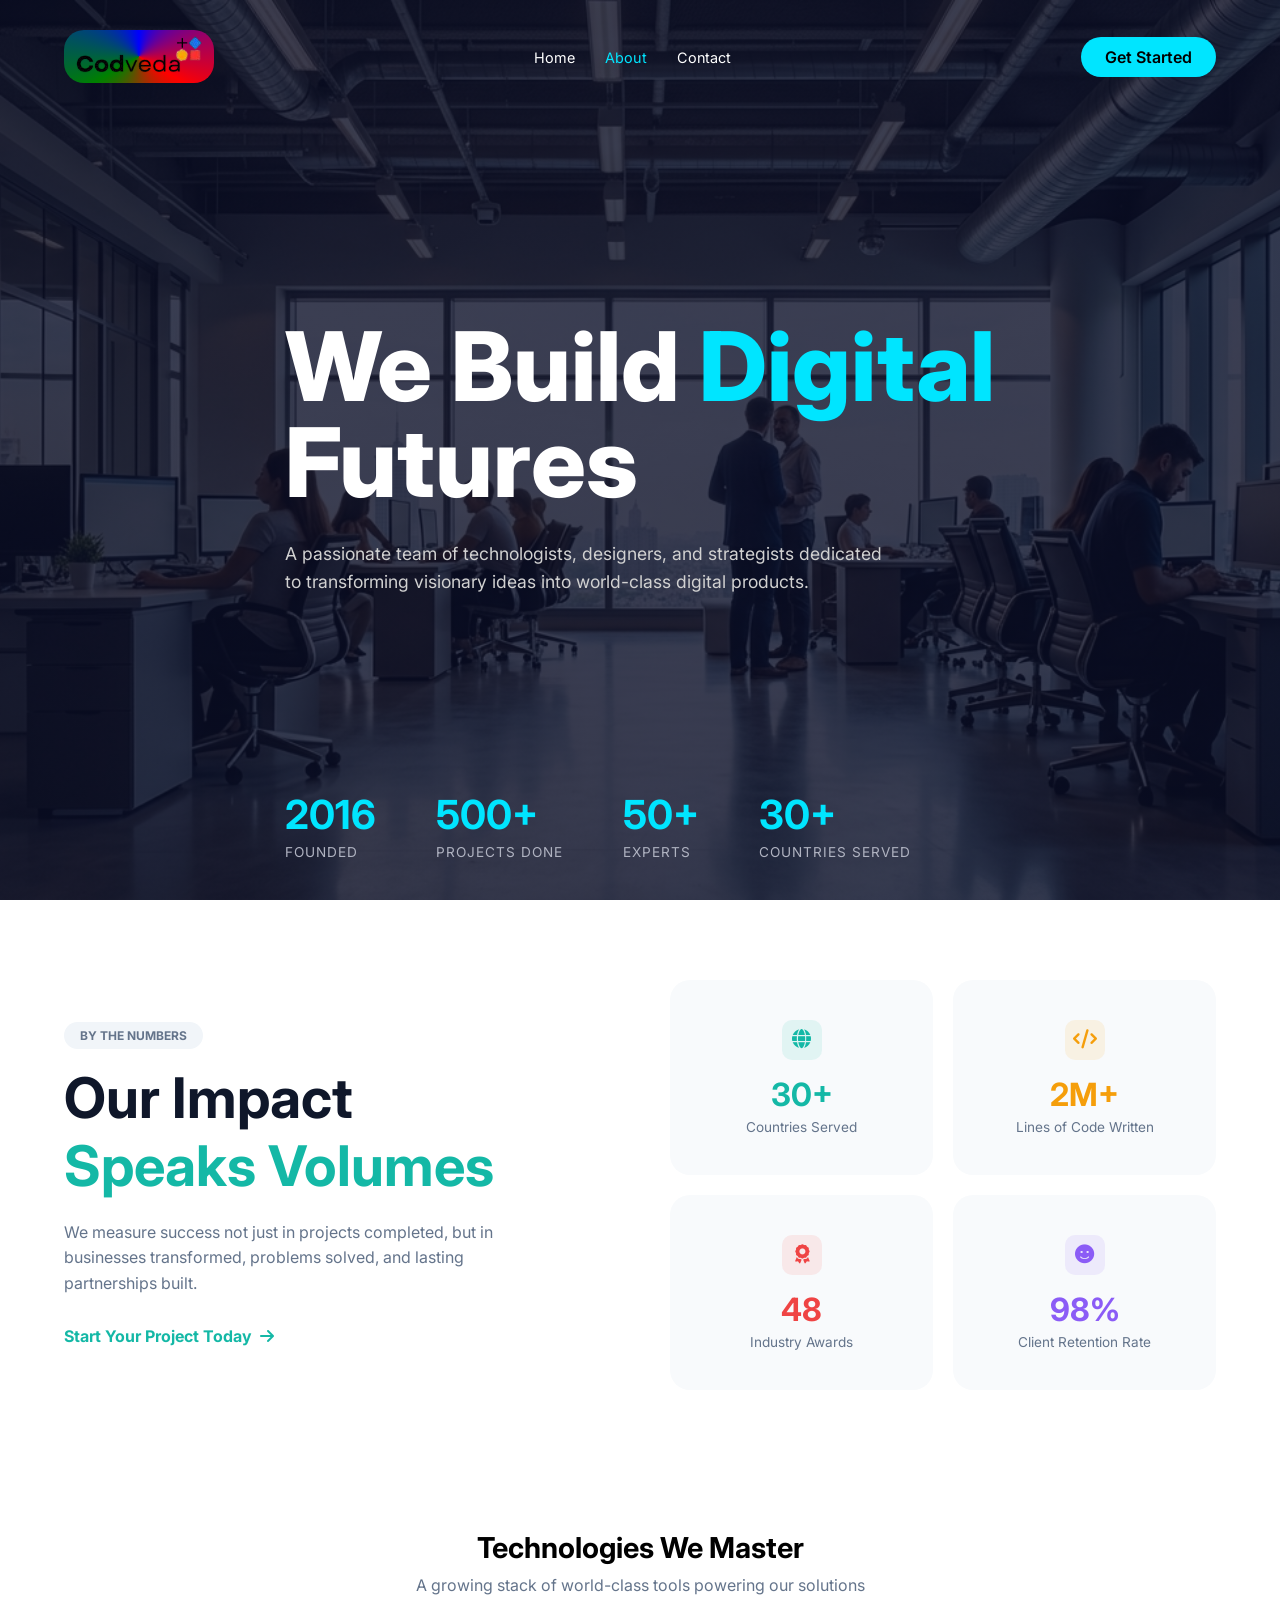
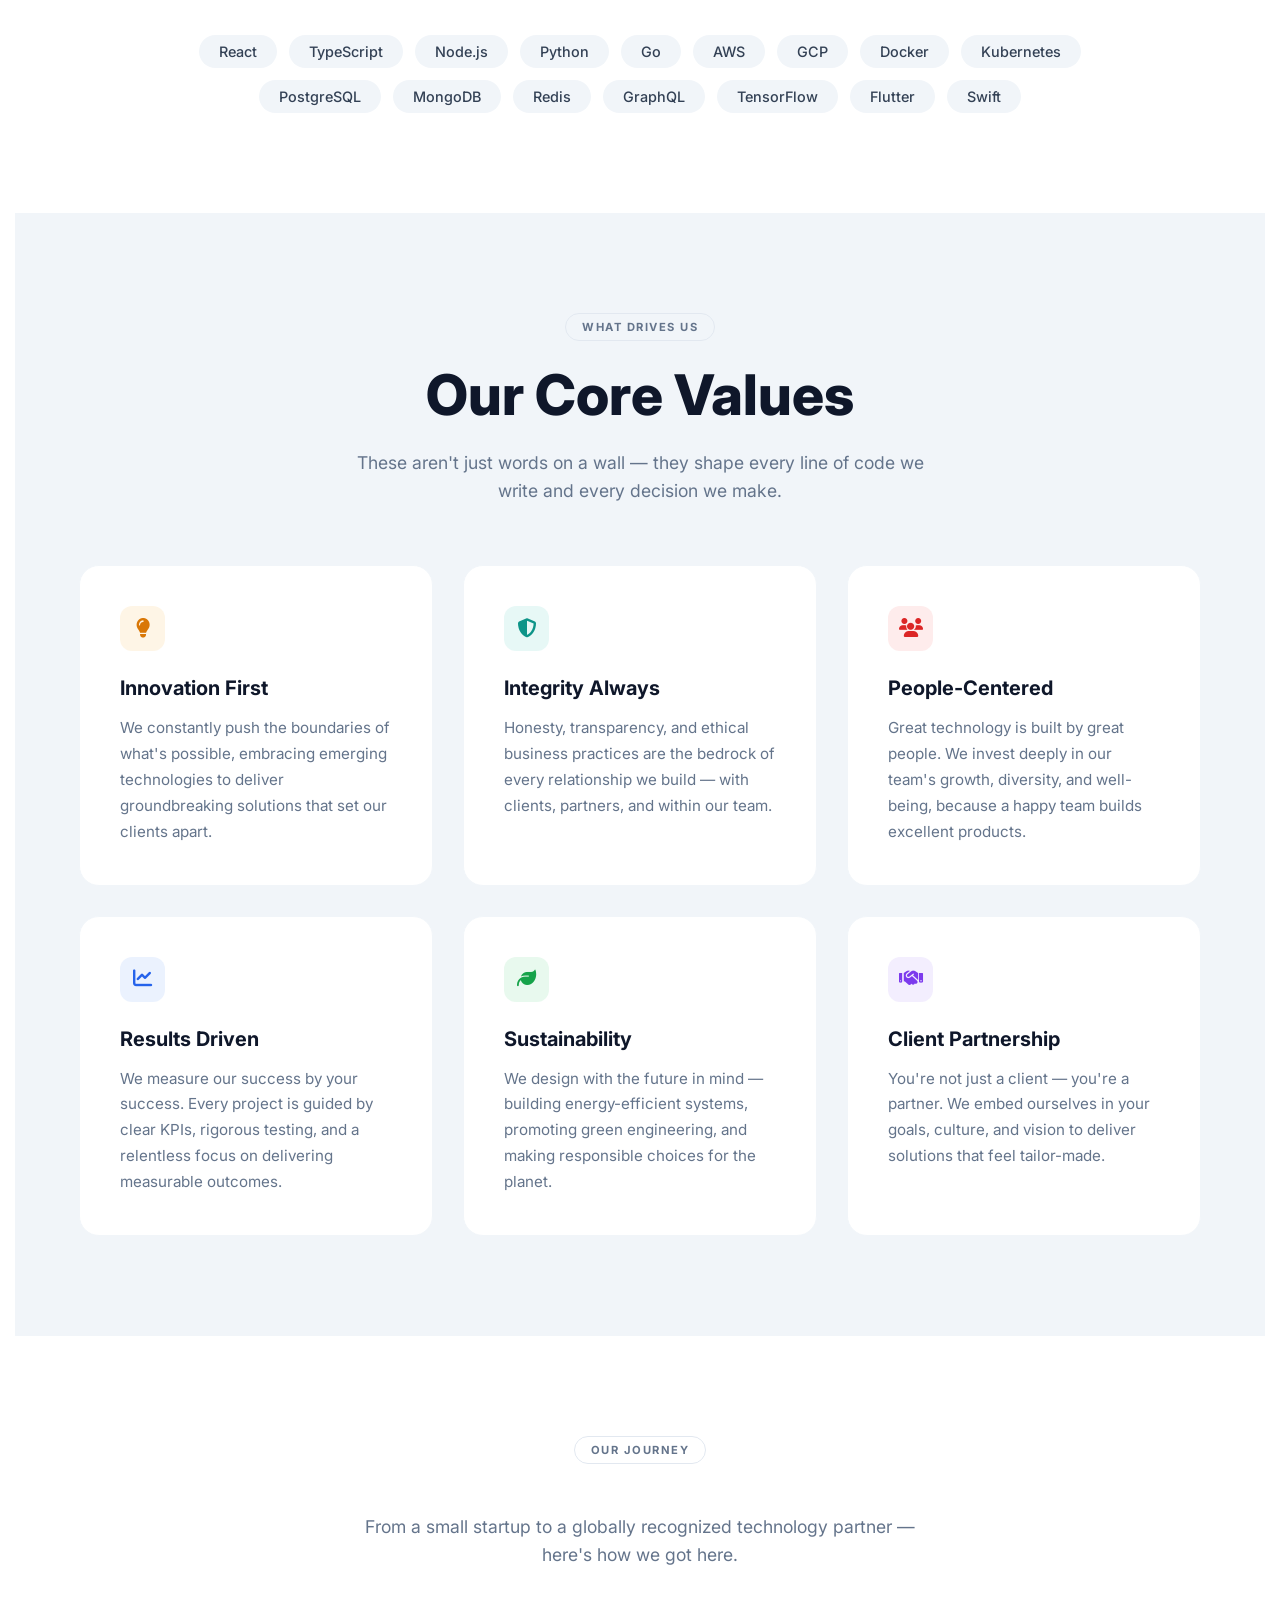
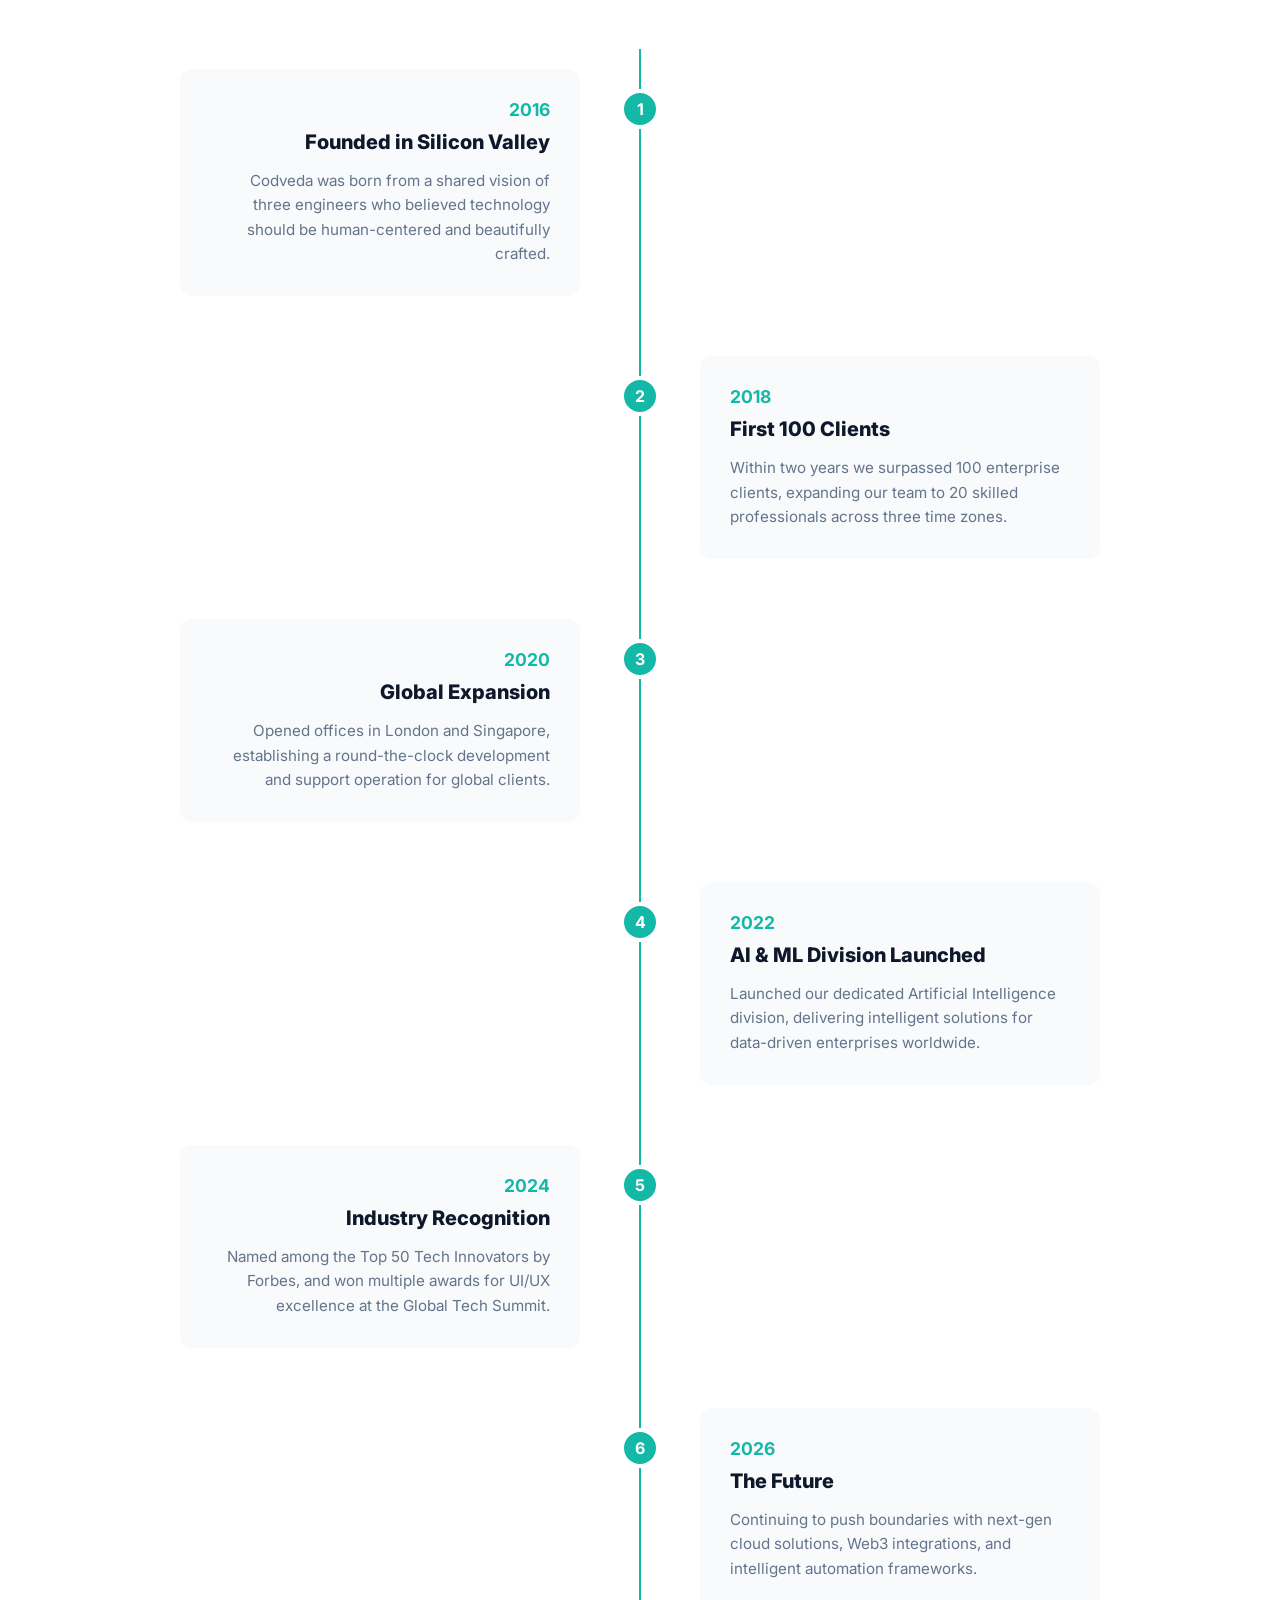
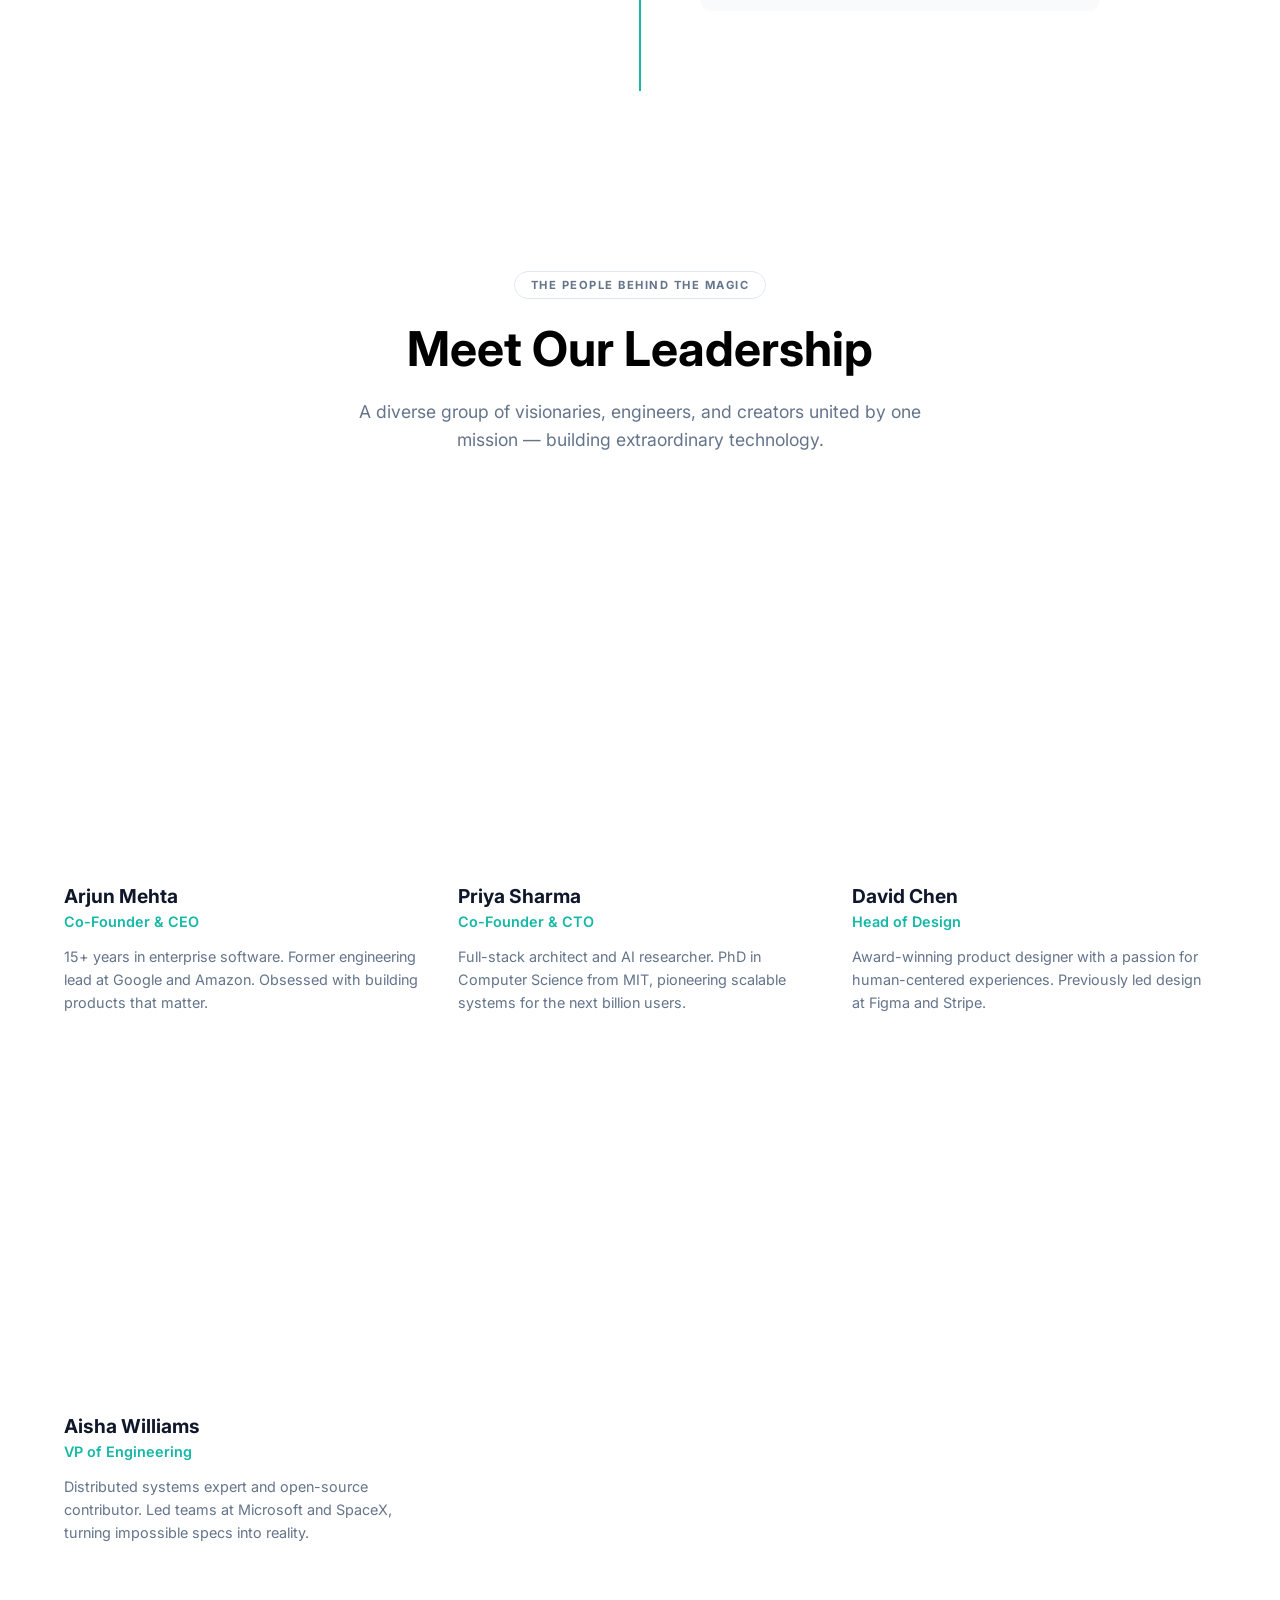
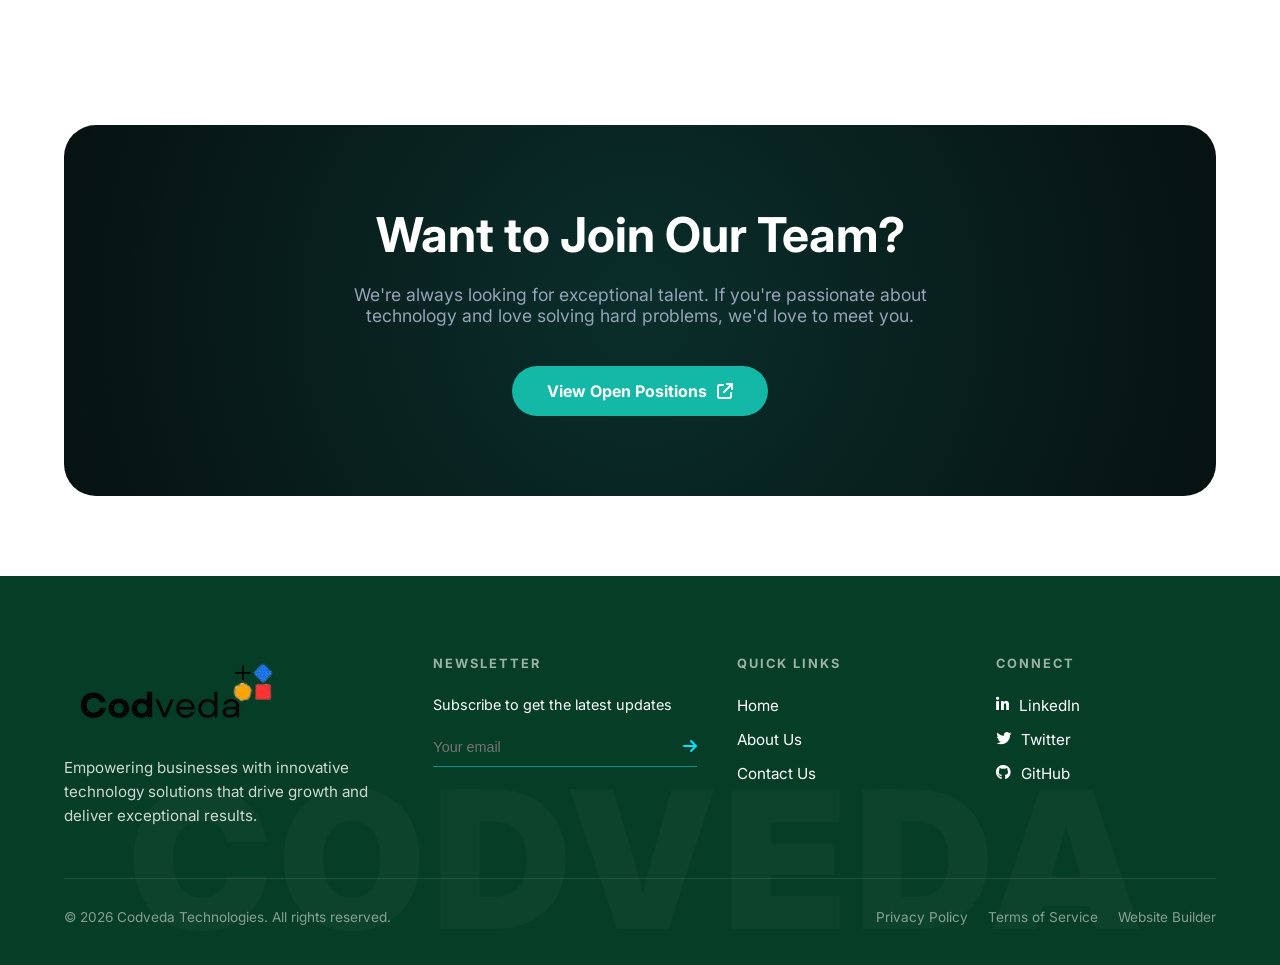
==== public/about.html @ 9f006faf "add new features" ====
<!doctype html>
<html lang="en">
  <head>
    <meta charset="UTF-8" />
    <meta name="viewport" content="width=device-width, initial-scale=1.0" />
    <title>About Us | Codveda</title>

    <!-- Google Fonts: Inter & Playfair Display for Serifs -->
    <link
      href="https://fonts.googleapis.com/css2?family=Inter:wght@300;400;700;800&display=swap"
      rel="stylesheet"
    />

    <!-- Font Awesome -->
    <link
      rel="stylesheet"
      href="https://cdnjs.cloudflare.com/ajax/libs/font-awesome/6.4.0/css/all.min.css"
    />

    <!-- AOS Animation CSS Link -->
    <link rel="stylesheet" href="../assets/aos/dist/aos.css" />

    <!-- Favicon Link -->
    <link
      rel="shortcut icon"
      href="../assets/images/favicon.png"
      type="image/x-icon"
    />

    <!-- CSS Link -->
    <link rel="stylesheet" href="../assets/css/style.css" />
    <link rel="stylesheet" href="../assets/css/about.css" />
  </head>
  <body>
    <!-- About Hero Section -->

    <section class="about-hero">
      <nav class="navbar">
        <div data-aos="flip-left" class="logo-container">
          <img src="../assets/images/logo.png" alt="Logo" />
        </div>

        <ul data-aos="fade-down" class="nav-links" id="navLinks">
          <li><a href="../index.html">Home</a></li>
          <li><a href="about.html" class="active">About</a></li>
          <li><a href="contact.html">Contact</a></li>
          <li>
            <a href="contact.html" class="btn-primary mobile-only"
              >Get Started</a
            >
          </li>
        </ul>

        <div data-aos="flip-right" class="nav-actions">
          <a href="contact.html" class="btn-primary desktop-only"
            >Get Started</a
          >
          <div class="menu-toggle" id="mobile-menu">
            <i class="fa fa-bars"></i>
          </div>
        </div>
      </nav>

      <div data-aos="fade-up" class="container about-container">
        <div class="about-content">
          <!-- <div class="story-badge"><span class="dot"></span> OUR STORY</div> -->

          <h1>We Build <span class="highlight">Digital</span> <br />Futures</h1>

          <p class="about-description">
            A passionate team of technologists, designers, and strategists
            dedicated to transforming visionary ideas into world-class digital
            products.
          </p>
        </div>

        <!-- Stats Row -->
        <div class="stats-grid">
          <div class="stat-item">
            <h3>2016</h3>
            <p>Founded</p>
          </div>
          <div class="stat-item">
            <h3>500+</h3>
            <p>Projects Done</p>
          </div>
          <div class="stat-item">
            <h3>50+</h3>
            <p>Experts</p>
          </div>
          <div class="stat-item">
            <h3>30+</h3>
            <p>Countries Served</p>
          </div>
        </div>
      </div>
    </section>

    <!-- Impact Section -->

    <section class="impact-section">
      <div class="impact-container">
        <!-- Left Content -->
        <div data-aos="fade-right" class="impact-text">
          <span class="badge-light">BY THE NUMBERS</span>
          <h1>
            Our Impact <br /><span class="teal-text">Speaks Volumes</span>
          </h1>
          <p>
            We measure success not just in projects completed, but in businesses
            transformed, problems solved, and lasting partnerships built.
          </p>
          <a href="#" class="cta-link"
            >Start Your Project Today <i class="fa fa-arrow-right"></i
          ></a>
        </div>

        <!-- Right Stats Grid -->
        <div class="stats-cards">
          <div data-aos="fade-left" class="s-card">
            <div class="s-icon teal"><i class="fa fa-globe"></i></div>
            <h3 class="color1">30+</h3>
            <p>Countries Served</p>
          </div>
          <div data-aos="fade-up" class="s-card">
            <div class="s-icon orange"><i class="fa fa-code"></i></div>
            <h3 class="color2">2M+</h3>
            <p>Lines of Code Written</p>
          </div>
          <div data-aos="fade-down" class="s-card">
            <div class="s-icon red"><i class="fa fa-award"></i></div>
            <h3 class="color3">48</h3>
            <p>Industry Awards</p>
          </div>
          <div data-aos="fade-right" class="s-card">
            <div class="s-icon purple"><i class="fa fa-smile"></i></div>
            <h3 class="color4">98%</h3>
            <p>Client Retention Rate</p>
          </div>
        </div>
      </div>
    </section>

    <!-- Technologies Section -->

    <section class="tech-stack">
      <h2 data-aos="fade-down">Technologies We Master</h2>
      <p data-aos="fade-down" class="sub-text">
        A growing stack of world-class tools powering our solutions
      </p>

      <div data-aos="fade-up" class="tag-cloud">
        <span>React</span>
        <span>TypeScript</span>
        <span>Node.js</span>
        <span>Python</span>
        <span>Go</span>
        <span>AWS</span>
        <span>GCP</span>
        <span>Docker</span>
        <span>Kubernetes</span>
        <span>PostgreSQL</span>
        <span>MongoDB</span>
        <span>Redis</span>
        <span>GraphQL</span>
        <span>TensorFlow</span>
        <span>Flutter</span>
        <span>Swift</span>
      </div>
    </section>

    <!-- What Drives Us Section -->

    <section class="values-section">
      <div data-aos="fade-down" class="values-header">
        <span class="badge-pill">WHAT DRIVES US</span>
        <h2>Our Core Values</h2>
        <p class="subtitle">
          These aren't just words on a wall — they shape every line of code we
          write and every decision we make.
        </p>
      </div>

      <div class="values-grid">
        <!-- Innovation First -->
        <div data-aos="fade-up" class="value-card">
          <div class="icon-wrap yellow"><i class="fa fa-lightbulb"></i></div>
          <h4>Innovation First</h4>
          <p>
            We constantly push the boundaries of what's possible, embracing
            emerging technologies to deliver groundbreaking solutions that set
            our clients apart.
          </p>
        </div>

        <!-- Integrity Always -->
        <div data-aos="fade-up" class="value-card">
          <div class="icon-wrap teal"><i class="fa fa-shield-halved"></i></div>
          <h4>Integrity Always</h4>
          <p>
            Honesty, transparency, and ethical business practices are the
            bedrock of every relationship we build — with clients, partners, and
            within our team.
          </p>
        </div>

        <!-- People-Centered -->
        <div data-aos="fade-up" class="value-card">
          <div class="icon-wrap red"><i class="fa fa-users"></i></div>
          <h4>People-Centered</h4>
          <p>
            Great technology is built by great people. We invest deeply in our
            team's growth, diversity, and well-being, because a happy team
            builds excellent products.
          </p>
        </div>

        <!-- Results Driven -->
        <div data-aos="fade-up" class="value-card">
          <div class="icon-wrap blue"><i class="fa fa-chart-line"></i></div>
          <h4>Results Driven</h4>
          <p>
            We measure our success by your success. Every project is guided by
            clear KPIs, rigorous testing, and a relentless focus on delivering
            measurable outcomes.
          </p>
        </div>

        <!-- Sustainability -->
        <div data-aos="fade-up" class="value-card">
          <div class="icon-wrap green"><i class="fa fa-leaf"></i></div>
          <h4>Sustainability</h4>
          <p>
            We design with the future in mind — building energy-efficient
            systems, promoting green engineering, and making responsible choices
            for the planet.
          </p>
        </div>

        <!-- Client Partnership -->
        <div data-aos="fade-up" class="value-card">
          <div class="icon-wrap purple"><i class="fa fa-handshake"></i></div>
          <h4>Client Partnership</h4>
          <p>
            You're not just a client — you're a partner. We embed ourselves in
            your goals, culture, and vision to deliver solutions that feel
            tailor-made.
          </p>
        </div>
      </div>
    </section>

    <!-- Our Journey Section -->

    <section class="timeline-section">
      <div data-aos="fade-down" class="timeline-header">
        <span class="badge-pill">OUR JOURNEY</span>
        <h2>A Decade of Innovation</h2>
        <p class="subtitle">
          From a small startup to a globally recognized technology partner —
          here's how we got here.
        </p>
      </div>

      <div class="timeline-container">
        <div class="timeline-line"></div>

        <!-- 2016 -->
        <div data-aos="fade-right" class="timeline-item left">
          <div class="timeline-content">
            <span class="year">2016</span>
            <h4>Founded in Silicon Valley</h4>
            <p>
              Codveda was born from a shared vision of three engineers who
              believed technology should be human-centered and beautifully
              crafted.
            </p>
          </div>
          <div class="timeline-number">1</div>
        </div>

        <!-- 2018 -->
        <div data-aos="fade-left" class="timeline-item right">
          <div class="timeline-content">
            <span class="year">2018</span>
            <h4>First 100 Clients</h4>
            <p>
              Within two years we surpassed 100 enterprise clients, expanding
              our team to 20 skilled professionals across three time zones.
            </p>
          </div>
          <div class="timeline-number">2</div>
        </div>

        <!-- 2020 -->
        <div data-aos="fade-right" class="timeline-item left">
          <div class="timeline-content">
            <span class="year">2020</span>
            <h4>Global Expansion</h4>
            <p>
              Opened offices in London and Singapore, establishing a
              round-the-clock development and support operation for global
              clients.
            </p>
          </div>
          <div class="timeline-number">3</div>
        </div>

        <!-- 2022 -->
        <div data-aos="fade-left" class="timeline-item right">
          <div class="timeline-content">
            <span class="year">2022</span>
            <h4>AI & ML Division Launched</h4>
            <p>
              Launched our dedicated Artificial Intelligence division,
              delivering intelligent solutions for data-driven enterprises
              worldwide.
            </p>
          </div>
          <div class="timeline-number">4</div>
        </div>

        <!-- 2024 -->
        <div data-aos="fade-right" class="timeline-item left">
          <div class="timeline-content">
            <span class="year">2024</span>
            <h4>Industry Recognition</h4>
            <p>
              Named among the Top 50 Tech Innovators by Forbes, and won multiple
              awards for UI/UX excellence at the Global Tech Summit.
            </p>
          </div>
          <div class="timeline-number">5</div>
        </div>

        <!-- 2026 -->
        <div data-aos="fade-left" class="timeline-item right">
          <div class="timeline-content">
            <span class="year">2026</span>
            <h4>The Future</h4>
            <p>
              Continuing to push boundaries with next-gen cloud solutions, Web3
              integrations, and intelligent automation frameworks.
            </p>
          </div>
          <div class="timeline-number">6</div>
        </div>
      </div>
    </section>

    <!-- Leadership Section -->

    <section class="leadership-section">
      <div data-aos="fade-down" class="leadership-header">
        <span class="badge-pill">THE PEOPLE BEHIND THE MAGIC</span>
        <h2>Meet Our Leadership</h2>
        <p class="subtitle">
          A diverse group of visionaries, engineers, and creators united by one
          mission — building extraordinary technology.
        </p>
      </div>

      <div class="leadership-grid">
        <!-- Arjun Mehta -->
        <div data-aos="fade-up" class="leader-card">
          <div
            class="leader-img"
            style="
              background-image: url(&quot;https://i.pravatar.cc/400?u=arjun&quot;);
            "
          ></div>
          <div class="leader-info">
            <h4>Arjun Mehta</h4>
            <span class="role">Co-Founder & CEO</span>
            <p>
              15+ years in enterprise software. Former engineering lead at
              Google and Amazon. Obsessed with building products that matter.
            </p>
          </div>
        </div>

        <!-- Priya Sharma -->
        <div data-aos="fade-up" class="leader-card">
          <div
            class="leader-img"
            style="
              background-image: url(&quot;https://i.pravatar.cc/400?u=priya&quot;);
            "
          ></div>
          <div class="leader-info">
            <h4>Priya Sharma</h4>
            <span class="role">Co-Founder & CTO</span>
            <p>
              Full-stack architect and AI researcher. PhD in Computer Science
              from MIT, pioneering scalable systems for the next billion users.
            </p>
          </div>
        </div>

        <!-- David Chen -->
        <div data-aos="fade-up" class="leader-card">
          <div
            class="leader-img"
            style="
              background-image: url(&quot;https://i.pravatar.cc/400?u=david&quot;);
            "
          ></div>
          <div class="leader-info">
            <h4>David Chen</h4>
            <span class="role">Head of Design</span>
            <p>
              Award-winning product designer with a passion for human-centered
              experiences. Previously led design at Figma and Stripe.
            </p>
          </div>
        </div>

        <!-- Aisha Williams -->
        <div data-aos="fade-up" class="leader-card">
          <div
            class="leader-img"
            style="
              background-image: url(&quot;https://i.pravatar.cc/400?u=aisha&quot;);
            "
          ></div>
          <div class="leader-info">
            <h4>Aisha Williams</h4>
            <span class="role">VP of Engineering</span>
            <p>
              Distributed systems expert and open-source contributor. Led teams
              at Microsoft and SpaceX, turning impossible specs into reality.
            </p>
          </div>
        </div>
      </div>
    </section>

    <!-- Careers CTA Section -->

    <section data-aos="zoom-in" class="careers-cta">
      <div class="cta-banner">
        <h2>Want to Join Our Team?</h2>
        <p>
          We're always looking for exceptional talent. If you're passionate
          about technology and love solving hard problems, we'd love to meet
          you.
        </p>
        <a href="#" class="btn-teal"
          >View Open Positions <i class="fa fa-arrow-up-right-from-square"></i
        ></a>
      </div>
    </section>

    <!-- Footer Section -->

    <footer class="main-footer">
      <div class="footer-container">
        <!-- Top Section: Grid -->
        <div class="footer-grid">
          <!-- Brand Column -->
          <div data-aos="fade-right" class="footer-col brand-col">
            <img
              src="../assets/images/logo.png"
              alt="Logo"
              class="footer-logo"
            />
            <p>
              Empowering businesses with innovative technology solutions that
              drive growth and deliver exceptional results.
            </p>
          </div>

          <!-- Newsletter Column -->
          <div data-aos="fade-down" class="footer-col">
            <h4>NEWSLETTER</h4>
            <p id="newsletter-status">Subscribe to get the latest updates</p>
            <form id="newsletter-form" class="newsletter-form">
              <input
                type="email"
                id="newsletter-input"
                placeholder="Your email"
                required
              />
              <button type="submit" id="newsletter-btn">
                <i class="fa fa-arrow-right"></i>
              </button>
            </form>
          </div>

          <!-- Quick Links Column -->
          <div data-aos="fade-up" class="footer-col">
            <h4>QUICK LINKS</h4>
            <ul class="footer-links">
              <li><a href="../index.html">Home</a></li>
              <li><a href="about.html">About Us</a></li>
              <li><a href="contact.html">Contact Us</a></li>
            </ul>
          </div>

          <!-- Connect Column -->
          <div data-aos="fade-left" class="footer-col">
            <h4>CONNECT</h4>
            <ul class="footer-socials">
              <li>
                <a href="#"><i class="fab fa-linkedin-in"></i> LinkedIn</a>
              </li>
              <li>
                <a href="#"><i class="fab fa-twitter"></i> Twitter</a>
              </li>
              <li>
                <a href="#"><i class="fab fa-github"></i> GitHub</a>
              </li>
            </ul>
          </div>
        </div>

        <hr class="footer-divider" />

        <!-- Bottom Section: Copyright & Legal -->
        <div class="footer-bottom">
          <p>&copy; 2026 Codveda Technologies. All rights reserved.</p>
          <div class="legal-links">
            <a href="#">Privacy Policy</a>
            <a href="#">Terms of Service</a>
            <a href="#">Website Builder</a>
          </div>
        </div>

        <!-- Big Background Text -->
        <div class="footer-watermark">CODVEDA</div>
      </div>
    </footer>

    <!-- JS Link -->
    <script src="../assets/js/main.js"></script>

    <!-- AOS Animation JS Link -->
    <script src="../assets/aos/dist/aos.js"></script>
    <script>
      AOS.init({
        duration: 3000,
        once: true,
      });
    </script>
  </body>
</html>
---- assets/css/style.css ----
:root {
  --primary-teal: #00e5ff;
  --bg-dark: #0a0e27;
  --text-light: #ffffff;
  --text-dim: #b0b3c1;
  --text-dark: #1a1a1a;
  --text-gray: #666;
  --teal: #14b8a6;
  --card-bg: #163020; /* Deep forest green */
}

* {
  margin: 0;
  padding: 0;
  box-sizing: border-box;
}

html {
  scroll-behavior: smooth;
}

body {
  font-family: "Inter", sans-serif;
  /* background-color: var(--bg-dark); */
  color: var(--text-light);
  overflow-x: hidden;
}

/* Background Gradient */
.hero-section {
  min-height: 100vh;
  background: radial-gradient(circle at top right, #1a1b4b, #0a0e27 60%);
  position: relative;
  padding: 0 5%;
  display: flex;
  flex-direction: column;
}

/* Navbar */
.navbar {
  display: flex;
  justify-content: space-between;
  align-items: center;
  padding: 30px 0;
  position: relative;
  z-index: 1000;
}

.nav-links {
  display: flex;
  list-style: none;
  gap: 30px;
}

.nav-links a {
  text-decoration: none;
  color: var(--text-light);
  font-size: 0.9rem;
  font-weight: 400;
  transition: 0.3s;
}

.nav-links a:hover {
  color: var(--primary-teal);
}

.nav-links a.active {
  color: var(--primary-teal);
}

.btn-primary {
  background: var(--primary-teal);
  color: #000 !important;
  padding: 10px 24px;
  border-radius: 50px;
  font-weight: 600;
  text-decoration: none;
}

/* Ensure the icon stays ABOVE the navigation drawer */
.nav-actions {
  position: relative;
  z-index: 1100; /* Higher than .nav-links */
}

.menu-toggle {
  display: none;
  font-size: 1.8rem; /* Slightly larger for better touch */
  color: white;
  cursor: pointer;
  padding: 5px;
}

.logo-container {
  display: flex;
  position: relative;
  width: 150px;
  background: conic-gradient(from var(--angle), blue, red, green, blue);
  animation: spin 3s linear infinite;
  padding: 2px;
  z-index: -1;
  border-radius: 20px;
}

.logo-container img {
  width: 100%;
  object-fit: cover;
}

/* Content Layout */
.container {
  display: grid;
  grid-template-columns: 1.2fr 0.8fr;
  align-items: center;
  flex-grow: 1;
  padding-bottom: 50px;
}

.hero-content h1 {
  font-size: clamp(3rem, 6vw, 5rem);
  line-height: 1.1;
  margin-bottom: 10px;
}

.hero-content h1 span {
  font-weight: 800;
}

.italic-text {
  font-family: "Playfair Display", serif;
  font-size: clamp(2.5rem, 5vw, 4rem);
  font-style: italic;
  color: var(--text-light);
  margin-bottom: 30px;
  font-weight: 500;
}

.description {
  color: var(--text-dim);
  max-width: 500px;
  line-height: 1.6;
  margin-bottom: 40px;
}

.trust-badge {
  display: flex;
  align-items: center;
  gap: 15px;
  margin-bottom: 25px;
}

.avatars {
  display: flex;
}

.avatar {
  width: 30px;
  height: 30px;
  border-radius: 50%;
  border: 2px solid var(--bg-dark);
  margin-left: -10px;
}

.avatar:first-child {
  margin-left: 0;
}

.trust-badge p {
  font-size: 0.8rem;
  color: var(--primary-teal);
}

/* Buttons */
.btn-white {
  background: #fff;
  color: #000;
  padding: 15px 35px;
  border-radius: 50px;
  text-decoration: none;
  font-weight: 600;
  display: inline-flex;
  align-items: center;
  gap: 10px;
}

/* Testimonial Card */
.testimonial-card {
  position: relative;
  background: rgba(255, 255, 255, 0.05);
  backdrop-filter: blur(10px);
  border: 1px solid rgba(255, 255, 255, 0.1);
  padding: 1px;
  border-radius: 24px;
  max-width: 400px;
  justify-self: end;
}

.testimonial-card p {
  font-size: 0.95rem;
  line-height: 1.6;
  color: var(--text-dim);
  margin-bottom: 25px;
}

.user-info {
  display: flex;
  align-items: center;
  gap: 15px;
}

.user-img {
  width: 50px;
  height: 50px;
  background: var(--primary-teal);
  border-radius: 50%;
}

.user-info h4 {
  font-size: 1rem;
}
.user-info span {
  font-size: 0.8rem;
  color: var(--text-dim);
}

.box {
  background: #00042c;
  padding: 40px;
  border-radius: 24px;
  max-width: 400px;
  justify-self: end;
}

.testimonial-card::after,
.testimonial-card::before {
  position: absolute;
  content: "";
  width: 100%;
  height: 100%;
  top: 50%;
  left: 50%;
  border-radius: inherit;
  transform: translate(-50%, -50%);
  background: conic-gradient(from var(--angle), blue, red, green, blue);
  animation: spin 3s linear infinite;
  padding: 2px;
  z-index: -1;
}

.testimonial-card::before {
  opacity: 0.5;
  filter: blur(1.5rem);
  padding: 6px;
}

@property --angle {
  syntax: "<angle>";
  inherits: false;
  initial-value: 0deg;
}

@keyframes spin {
  from {
    --angle: 0deg;
  }

  to {
    --angle: 360deg;
  }
}

/* Responsive Settings */
.menu-toggle {
  display: none;
  font-size: 1.5rem;
  cursor: pointer;
}

.mobile-only {
  display: none;
}

@media (max-width: 1024px) {
  .container {
    grid-template-columns: 1fr;
    text-align: center;
    gap: 50px;
  }
  .hero-content {
    display: flex;
    flex-direction: column;
    align-items: center;
  }
  .testimonial-card {
    justify-self: center;
  }
}

@media (max-width: 768px) {
  .logo-container {
    width: 100px;
    border-radius: 10px;
  }
  .menu-toggle {
    display: block;
  }
  .desktop-only {
    display: none;
  }
  .mobile-only {
    display: block;
    text-align: center;
    margin-top: 20px;
  }

  .nav-links {
    position: fixed;
    right: -100%;
    top: 0;
    background: rgba(10, 14, 39, 0.98); /* Solid dark background */
    height: 100vh;
    width: 100%; /* Full width looks better on mobile */
    flex-direction: column;
    justify-content: center; /* Center links vertically */
    align-items: center;
    gap: 40px;
    transition: 0.4s ease-in-out;
    z-index: 1050;
  }

  .nav-links.active {
    right: 0;
  }
}

.scroll-down {
  position: absolute;
  bottom: 30px;
  left: 50%;
  transform: translateX(-50%);
  opacity: 0.6;
  animation: bounce 2s infinite;
}

.scroll-down a {
  color: var(--text-light);
  font-size: 1.5rem;
  display: inline-flex;
  align-items: center;
  gap: 5px;
  transition: 0.3s;
}

@keyframes bounce {
  0%,
  20%,
  50%,
  80%,
  100% {
    transform: translateY(0) translateX(-50%);
  }
  40% {
    transform: translateY(-10px) translateX(-50%);
  }
  60% {
    transform: translateY(-5px) translateX(-50%);
  }
}

/*  About Codveda  Section  */

.info-section {
  padding: 100px 5%;
  background: radial-gradient(circle at top left, #f0fdfa 0%, #ffffff 40%);
  min-height: 100vh;
  display: flex;
  align-items: center;
}

.container {
  max-width: 1200px;
  margin: 0 auto;
  display: grid;
  grid-template-columns: 1.2fr 0.8fr;
  gap: 80px;
  align-items: center;
}

/* Left Side */
.badge {
  background: #e5e7eb;
  padding: 6px 16px;
  border-radius: 50px;
  font-size: 0.7rem;
  font-weight: 700;
  letter-spacing: 1px;
  color: var(--text-gray);
}

.info-content h1 {
  font-size: clamp(2.5rem, 5vw, 4rem);
  line-height: 1.1;
  margin: 25px 0;
  color: var(--text-dark);
}

.teal-text {
  color: var(--teal);
}

.description {
  color: var(--text-gray);
  line-height: 1.7;
  margin-bottom: 20px;
  font-size: 1.05rem;
}

.stats-row {
  display: flex;
  gap: 40px;
  margin-top: 50px;
}

.stat-box h2 {
  color: var(--teal);
  font-size: 2rem;
  margin-bottom: 5px;
}

.stat-box p {
  font-size: 0.85rem;
  color: var(--text-gray);
}

/* Right Side - Dark Card */
.dark-card {
  background: var(--card-bg);
  padding: 50px;
  border-radius: 30px;
  color: white;
  box-shadow: 0 25px 50px -12px rgba(0, 0, 0, 0.5);
  position: relative;
}

.card-header {
  display: flex;
  justify-content: space-between;
  margin-bottom: 30px;
}

.card-badge {
  font-size: 0.7rem;
  letter-spacing: 2px;
  color: var(--teal);
  font-weight: 600;
}

.quote-icon {
  font-size: 2.5rem;
  color: var(--teal);
  opacity: 0.6;
  margin-bottom: 20px;
}

.testimonial-text {
  font-size: 1.4rem;
  line-height: 1.5;
  margin-bottom: 40px;
  font-weight: 300;
}

.card-footer {
  display: flex;
  justify-content: space-between;
  align-items: center;
}

.user-meta {
  display: flex;
  align-items: center;
  gap: 15px;
}

.user-circle {
  width: 50px;
  height: 50px;
  background: var(--teal);
  border-radius: 50%;
}

.user-details strong {
  display: block;
  font-size: 1rem;
}
.user-details span {
  font-size: 0.8rem;
  color: #94a3b8;
}

.read-more {
  background: rgba(255, 255, 255, 0.1);
  color: white;
  text-decoration: none;
  padding: 10px 20px;
  border-radius: 50px;
  font-size: 0.85rem;
  display: flex;
  align-items: center;
  gap: 10px;
  transition: 0.3s;
}

.read-more:hover {
  background: var(--teal);
}

/* Responsive Breaks */
@media (max-width: 1024px) {
  .container {
    grid-template-columns: 1fr;
    gap: 60px;
  }
  .info-content {
    text-align: center;
  }
  .stats-row {
    justify-content: center;
  }
  .dark-card {
    max-width: 600px;
    margin: 0 auto;
  }
}

@media (max-width: 600px) {
  .stats-row {
    flex-direction: column;
    gap: 30px;
  }
  .card-footer {
    flex-direction: column;
    align-items: flex-start;
    gap: 25px;
  }
  .dark-card {
    padding: 30px;
  }
}

/* Our Expertise Section */

.services-section {
  padding: 100px 5%;
  max-width: 1300px;
  margin: 0 auto;
  text-align: center;
  background: #f3f3fc;
}

.services-header {
  margin-bottom: 60px;
}

.sub-badge {
  font-size: 0.75rem;
  letter-spacing: 2px;
  color: #64748b;
  font-weight: 700;
}

.services-header h2 {
  font-size: clamp(2rem, 5vw, 3.5rem);
  color: #0f172a;
  margin: 10px 0;
}

.italic-serif {
  font-family: "Playfair Display", serif;
  font-style: italic;
  font-size: clamp(1.8rem, 4vw, 3rem);
  color: #334155;
  font-weight: 400;
}

/* The Grid */
.services-grid {
  display: grid;
  /* This creates as many columns as fit, but ensures they are at least 280px wide */
  grid-template-columns: repeat(auto-fit, minmax(270px, 1fr));
  gap: 25px;
}

/* Card Base Styles */
.service-card {
  padding: 45px 30px;
  border-radius: 24px;
  text-align: left;
  color: white;
  transition:
    transform 0.3s ease,
    box-shadow 0.3s ease;
  display: flex;
  flex-direction: column;
}

.service-card:hover {
  transform: translateY(-10px);
  box-shadow: 0 20px 40px rgba(0, 0, 0, 0.15);
}

.icon-box {
  font-size: 2.5rem;
  margin-bottom: 25px;
}

.service-card h4 {
  font-size: 1.5rem;
  margin-bottom: 20px;
  font-weight: 700;
}

.service-card p {
  font-size: 0.95rem;
  line-height: 1.6;
  margin-bottom: 30px;
  opacity: 0.9;
  flex-grow: 1;
}

.learn-link {
  color: white;
  text-decoration: none;
  font-size: 0.9rem;
  font-weight: 500;
  display: flex;
  align-items: center;
  gap: 8px;
}

/* Card Color Modifiers */
.blue {
  background: linear-gradient(135deg, #2563eb, #1d4ed8);
}
.green {
  background: linear-gradient(135deg, #059669, #047857);
}
.dark {
  background: linear-gradient(135deg, #334155, #1e293b);
}
.orange {
  background: linear-gradient(135deg, #d97706, #b45309);
}

/* 1. The semi-transparent backdrop with blur */
.modal-overlay {
  position: fixed;
  top: 0;
  left: 0;
  width: 100%;
  height: 100%;
  background-color: rgba(6, 18, 28, 0.7); /* Dark semi-transparent */
  backdrop-filter: blur(8px); /* Glassmorphism background blur */
  z-index: 9999; /* Ensure it's on top of everything */
  display: flex;
  justify-content: center;
  align-items: center;
  opacity: 0;
  visibility: hidden;
  transition: all 0.4s ease-in-out;
}

/* 2. Show state for the overlay */
.modal-overlay.open {
  opacity: 1;
  visibility: visible;
}

/* 3. The popup box itself */
.modal-content {
  background: #0a0e27; /* Dark background matching the header */
  width: 90%;
  max-width: 550px; /* Wider for desktop */
  padding: 60px 50px;
  border-radius: 24px;
  box-shadow: 0 25px 50px -12px rgba(0, 0, 0, 0.6);
  position: relative;
  transform: scale(0.8) translateY(20px); /* Initial position for animation */
  transition: transform 0.4s ease-in-out;
  border: 1px solid rgba(255, 255, 255, 0.05);
}

/* 4. Pop-up animation state */
.modal-overlay.open .modal-content {
  transform: scale(1) translateY(0);
}

/* 5. Close button styling */
.close-modal-btn {
  position: absolute;
  top: 20px;
  right: 25px;
  background: none;
  border: none;
  color: white;
  font-size: 2.5rem;
  cursor: pointer;
  line-height: 1;
  opacity: 0.6;
  transition: 0.3s;
}

.close-modal-btn:hover {
  opacity: 1;
  color: #00e5ff;
}

/* 6. Responsive adjustments */
@media (max-width: 600px) {
  .modal-content {
    padding: 40px 25px;
    width: 95%;
  }
}

/* Small Mobile Adjustments */
@media (max-width: 480px) {
  .services-section {
    padding: 60px 20px;
  }
  .service-card {
    padding: 35px 20px;
  }
}

/* Our Work Section */

.portfolio-section {
  padding: 80px 5%;
  background-color: #ffffff;
  max-width: 1400px;
  margin: 0 auto;
}

.portfolio-header {
  margin-bottom: 50px;
}

.portfolio-header h2 {
  font-size: clamp(2.5rem, 5vw, 4rem);
  color: #0f172a;
  margin-bottom: 5px;
}

.project-grid {
  display: grid;
  grid-template-columns: repeat(auto-fill, minmax(280px, 1fr));
  gap: 30px;
  margin-bottom: 40px;
}

/* Initially hide the extra projects */
.hidden-projects {
  display: none;
  margin-top: 30px;
}

.hidden-projects.show {
  display: grid;
  animation: fadeInUp 0.6s ease forwards;
}

.project-card {
  background: #fff;
  border-radius: 20px;
  overflow: hidden;
  box-shadow: 0 10px 30px rgba(0, 0, 0, 0.05);
  transition: transform 0.3s ease;
}

.project-card:hover {
  transform: translateY(-10px);
}

.project-img {
  height: 350px;
  background-size: cover;
  background-position: center;
}

.project-info {
  padding: 25px;
  text-align: left;
}

.project-info h4 {
  font-size: 1.2rem;
  margin-bottom: 5px;
  color: #0f172a;
}

.project-info p {
  color: #64748b;
  font-size: 0.9rem;
}

.portfolio-footer {
  display: flex;
  justify-content: center;
  margin-top: 20px;
}

.btn-dark {
  background: #0f172a;
  color: white;
  padding: 18px 40px;
  border-radius: 50px;
  border: none;
  font-weight: 600;
  cursor: pointer;
  transition: 0.3s;
}

.btn-dark:hover {
  background: #334155;
  transform: scale(1.05);
}

@keyframes fadeInUp {
  from {
    opacity: 0;
    transform: translateY(20px);
  }
  to {
    opacity: 1;
    transform: translateY(0);
  }
}

/* Experience Our Animations Section */
.animation-showcase {
  background: radial-gradient(circle at center, #1a233a 0%, #0a0e17 100%);
  padding: 100px 5%;
  text-align: center;
  color: white;
  min-height: 100vh;
}

.header-content h2 {
  font-size: clamp(1.5rem, 4vw, 2.5rem);
  margin-bottom: 15px;
}

.rating-badge {
  display: inline-block;
  background: rgba(255, 255, 255, 0.05);
  padding: 8px 20px;
  border-radius: 50px;
  font-size: 0.8rem;
  color: #cbd5e1;
  margin-bottom: 40px;
}

.rating-badge i {
  color: #f59e0b;
  margin-right: 5px;
}

/* Slider Card */
.slider-container {
  max-width: 900px;
  margin: 0 auto;
  position: relative;
}

.main-card {
  background: rgba(255, 255, 255, 0.03);
  border: 1px solid rgba(255, 255, 255, 0.08);
  border-radius: 24px;
  padding: 80px 40px;
  backdrop-filter: blur(10px);
  margin-bottom: 30px;
  transition: 0.4s ease;
}

.card-icon {
  font-size: 4rem;
  color: #14b8a6;
  margin-bottom: 25px;
}

.main-card h3 {
  font-size: 2rem;
  margin-bottom: 15px;
}

.main-card p {
  color: #94a3b8;
  font-size: 1.1rem;
}

/* Dots */
.dots {
  display: flex;
  justify-content: center;
  gap: 10px;
  margin-top: 30px;
}

.dot {
  width: 8px;
  height: 8px;
  background: rgba(255, 255, 255, 0.2);
  border-radius: 50%;
  transition: 0.3s;
}

.dot.active {
  width: 25px;
  background: #14b8a6;
  border-radius: 10px;
}

/* Navigation Buttons */
.slider-nav {
  display: flex;
  justify-content: flex-end;
  gap: 15px;
  margin-top: -50px; /* Aligns with bottom right of card */
  margin-right: 20px;
}

.nav-btn {
  width: 50px;
  height: 50px;
  border-radius: 8px;
  border: none;
  background: white;
  color: black;
  cursor: pointer;
  transition: 0.3s;
  font-size: 1.2rem;
}

.nav-btn.dark-btn {
  background: black;
  color: white;
}

.nav-btn:hover {
  transform: scale(1.1);
}

/* Features Row */
.features-row {
  display: grid;
  grid-template-columns: repeat(auto-fit, minmax(250px, 1fr));
  gap: 40px;
  margin-top: 80px;
  max-width: 1100px;
  margin-left: auto;
  margin-right: auto;
}

.feature-item i {
  font-size: 2rem;
  color: #14b8a6;
  margin-bottom: 15px;
}

.feature-item h4 {
  margin-bottom: 10px;
}
.feature-item p {
  color: #94a3b8;
  font-size: 0.9rem;
}

@media (max-width: 768px) {
  .slider-nav {
    justify-content: center;
    margin-top: 20px;
    margin-right: 0;
  }
}

/* Brand Section */

.brand-showcase {
  /* Sophisticated dark gradient matching high-end tech sites */
  /* background: radial-gradient(circle at center, #101c3d 0%, #050912 100%); */
  padding: 80px 0; /* No side padding needed for the full-width track */
  border-top: 1px solid rgba(255, 255, 255, 0.03);
  overflow: hidden; /* Important for masking the animation */
}

.showcase-container {
  max-width: 1400px;
  margin: 0 auto;
  position: relative;
}

/* Gradient masks on the sides create a professional "fade-out" look */
.showcase-container::before,
.showcase-container::after {
  content: "";
  height: 100px;
  width: 200px;
  position: absolute;
  z-index: 2;
  top: -10px; /* Aligns vertically with track */
}

.showcase-container::before {
  left: 0;
  /* background: linear-gradient(to right, #050912 0%, rgba(5, 9, 18, 0) 100%); */
}

.showcase-container::after {
  right: 0;
  /* background: linear-gradient(to left, #050912 0%, rgba(5, 9, 18, 0) 100%); */
}

/* The Animated Track */
.logo-track {
  display: flex;
  align-items: center;
  gap: 70px; /* Professional spacing between logos */
  animation: scrollLogos 25s linear infinite; /* Smooth, slow speed */
  width: calc(250px * 12); /* Must be total width (250px per item * 12 items) */
}

/* Mouse over track pauses animation - adding interaction */
.logo-track:hover {
  animation-play-state: paused;
}

.logo-slide {
  width: 200px; /* Standard item width */
  height: 80px;
  display: flex;
  justify-content: center;
  align-items: center;
}

.logo-slide img {
  max-height: 50px; /* Standard logo height */
  max-width: 80%;
  /* Grayscale by default, low opacity */
  filter: grayscale(100%) brightness(30%);
  opacity: 0.4;
  transition: all 0.5s ease;
}

/* Eye-catching hover effect on individual logos */
.logo-slide img:hover {
  filter: grayscale(0%) brightness(100%);
  opacity: 1;
  transform: scale(1.15); /* Subtly larger */
}

/* The Infinite Animation Logic */
@keyframes scrollLogos {
  0% {
    transform: translateX(0);
  }
  100% {
    transform: translateX(calc(-250px * 6));
  } /* Moves total width of 1 original set (-250px per item * 6 original items) */
}

/* Responsive: Slightly faster animation and smaller logos on mobile */
@media (max-width: 768px) {
  .brand-showcase {
    padding: 50px 0;
  }
  .logo-track {
    gap: 40px;
  }
  .logo-slide {
    width: 150px;
  }
  .logo-slide img {
    max-height: 30px;
  }

  .showcase-container::before,
  .showcase-container::after {
    width: 80px;
  } /* Smaller fade masks */
}

/* Footer Section */

.main-footer {
  background-color: #063d27; /* Dark green matching your image */
  padding: 80px 5% 40px;
  position: relative;
  overflow: hidden; /* Clips the large watermark text */
  color: #ffffff;
}

.footer-container {
  max-width: 1200px;
  margin: 0 auto;
  position: relative;
  z-index: 2;
}

.footer-grid {
  display: grid;
  grid-template-columns: 1.5fr 1.2fr 1fr 1fr;
  gap: 40px;
  margin-bottom: 50px;
}

.footer-col h4 {
  font-size: 0.8rem;
  letter-spacing: 2px;
  margin-bottom: 25px;
  color: rgba(255, 255, 255, 0.6);
  font-weight: 700;
}

.brand-col p {
  margin-top: 20px;
  line-height: 1.6;
  color: rgba(255, 255, 255, 0.8);
  font-size: 0.95rem;
}

/* Newsletter Input Fix */
.newsletter-form {
  display: flex;
  align-items: center;
  border-bottom: 1px solid rgba(0, 229, 255, 0.5);
  padding: 10px 0;
  margin-top: 15px;
}

.newsletter-form input {
  background: transparent;
  border: none;
  color: white;
  width: 100%;
  outline: none;
  font-size: 0.9rem;
}

.newsletter-form button {
  background: transparent;
  border: none;
  color: var(--primary-teal);
  cursor: pointer;
  font-size: 1rem;
}

#newsletter-status {
  transition: all 0.3s ease;
  font-size: 0.9rem;
}

.newsletter-form input {
  transition: border-bottom 0.3s ease;
}

/* Optional: simple shake animation for errors */
.shake {
  animation: shake 0.4s ease-in-out;
}

@keyframes shake {
  0%,
  100% {
    transform: translateX(0);
  }
  25% {
    transform: translateX(-5px);
  }
  75% {
    transform: translateX(5px);
  }
}

/* Links and Socials */
.footer-links,
.footer-socials {
  list-style: none;
}

.footer-links li,
.footer-socials li {
  margin-bottom: 15px;
}

.footer-links a,
.footer-socials a {
  text-decoration: none;
  color: #ffffff;
  font-size: 0.95rem;
  transition: 0.3s;
  display: flex;
  align-items: center;
  gap: 10px;
}

.footer-links a:hover,
.footer-socials a:hover {
  color: var(--primary-teal);
}

.footer-divider {
  border: none;
  border-top: 1px solid rgba(255, 255, 255, 0.1);
  margin-bottom: 30px;
}

/* Bottom Bar */
.footer-bottom {
  display: flex;
  justify-content: space-between;
  align-items: center;
  font-size: 0.85rem;
  color: rgba(255, 255, 255, 0.5);
}

.legal-links {
  display: flex;
  gap: 20px;
}

.legal-links a {
  text-decoration: none;
  color: rgba(255, 255, 255, 0.5);
  transition: 0.3s;
}

.legal-links a:hover {
  color: #fff;
}

/* Watermark Text */
.footer-watermark {
  position: absolute;
  bottom: -50px;
  left: 50%;
  transform: translateX(-50%);
  font-size: clamp(6rem, 15vw, 15rem);
  font-weight: 900;
  color: rgba(255, 255, 255, 0.03); /* Very subtle transparency */
  letter-spacing: 10px;
  z-index: 1;
  pointer-events: none;
}

/* Responsive Footer */
@media (max-width: 1024px) {
  .footer-grid {
    grid-template-columns: 1fr 1fr;
    gap: 60px 40px;
  }
}

@media (max-width: 600px) {
  .footer-grid {
    grid-template-columns: 1fr;
  }

  .footer-bottom {
    flex-direction: column;
    text-align: center;
    gap: 20px;
  }

  .legal-links {
    justify-content: center;
    flex-wrap: wrap;
  }
}
---- assets/css/about.css ----
/* Reuse your existing :root and general styles from the home page */

.about-hero {
  min-height: 100vh;
  /* Replace URL with your actual office image */
  background:
    linear-gradient(rgba(10, 14, 39, 0.8), rgba(10, 14, 39, 0.8)),
    url("../images/about-bck-image.PNG");
  background-size: cover;
  background-position: center;
  display: flex;
  flex-direction: column;
  padding: 0 5%;
}

.about-container {
  flex-grow: 1;
  display: flex;
  flex-direction: column;
  justify-content: center; /* Centers main text vertically */
  position: relative;
  padding-bottom: 100px; /* Space for stats */
}

.story-badge {
  display: inline-flex;
  align-items: center;
  gap: 8px;
  background: rgba(0, 229, 255, 0.1);
  color: var(--primary-teal);
  padding: 8px 16px;
  border-radius: 50px;
  font-size: 0.75rem;
  font-weight: 700;
  letter-spacing: 1px;
  border: 1px solid rgba(0, 229, 255, 0.3);
  margin-bottom: 20px;
}

.story-badge .dot {
  width: 6px;
  height: 6px;
  background: var(--primary-teal);
  border-radius: 50%;
}

.about-content h1 {
  font-size: clamp(3.5rem, 8vw, 6rem);
  font-weight: 800;
  line-height: 1;
  margin-bottom: 30px;
}

.highlight {
  color: var(--primary-teal);
}

.about-description {
  max-width: 600px;
  font-size: 1.1rem;
  color: #d1d1d1;
  line-height: 1.6;
}

/* Stats Styling */
.stats-grid {
  position: absolute;
  bottom: 40px;
  left: 0;
  width: 100%;
  display: grid;
  grid-template-columns: repeat(4, auto);
  justify-content: start;
  gap: 60px;
}

.stat-item h3 {
  font-size: 2.5rem;
  color: var(--primary-teal);
  margin-bottom: 5px;
}

.stat-item p {
  font-size: 0.85rem;
  color: #b0b3c1;
  text-transform: uppercase;
  letter-spacing: 1px;
}

.active-link {
  color: var(--primary-teal) !important;
  border-bottom: 2px solid var(--primary-teal);
  padding-bottom: 5px;
}

/* Responsive Adjustments */
@media (max-width: 1024px) {
  .stats-grid {
    gap: 40px;
  }
}

@media (max-width: 768px) {
  .about-container {
    justify-content: flex-start;
    padding-top: 50px;
    text-align: left;
  }

  .stats-grid {
    position: static;
    grid-template-columns: repeat(2, 1fr);
    gap: 30px;
    margin-top: 50px;
  }

  .about-content h1 {
    font-size: 3rem;
  }
}

@media (max-width: 480px) {
  .stats-grid {
    grid-template-columns: 1fr;
  }
}

/* Impact Section */

.impact-section {
  padding: 80px 5%;
  background: #fff;
}

.impact-container {
  max-width: 1200px;
  margin: 0 auto;
  display: grid;
  grid-template-columns: 1fr 1fr;
  gap: 60px;
  align-items: center;
}

.badge-light {
  background: #f1f5f9;
  padding: 6px 16px;
  border-radius: 50px;
  font-size: 0.75rem;
  font-weight: 700;
  color: #64748b;
}

.impact-text h1 {
  font-size: clamp(2.5rem, 5vw, 3.5rem);
  margin: 20px 0;
  color: #0f172a;
}

.teal-text {
  color: #14b8a6;
}

.impact-text p {
  color: #64748b;
  line-height: 1.6;
  margin-bottom: 30px;
  max-width: 450px;
}

.cta-link {
  color: #14b8a6;
  text-decoration: none;
  font-weight: 700;
  display: flex;
  align-items: center;
  gap: 8px;
}

/* Stats Cards */
.stats-cards {
  display: grid;
  grid-template-columns: 1fr 1fr;
  gap: 20px;
}

.s-card {
  background: #f8fafc;
  padding: 40px 20px;
  border-radius: 20px;
  text-align: center;
  transition: 0.3s;
}

.s-card:hover {
  transform: translateY(-5px);
  background: #fff;
  box-shadow: 0 10px 30px rgba(0, 0, 0, 0.05);
}

.s-icon {
  width: 40px;
  height: 40px;
  margin: 0 auto 15px;
  display: flex;
  align-items: center;
  justify-content: center;
  border-radius: 10px;
  font-size: 1.2rem;
}

.s-icon.teal {
  color: #14b8a6;
  background: rgba(20, 184, 166, 0.1);
}

.s-icon.orange {
  color: #f59e0b;
  background: rgba(245, 158, 11, 0.1);
}

.s-icon.red {
  color: #ef4444;
  background: rgba(239, 68, 68, 0.1);
}

.s-icon.purple {
  color: #8b5cf6;
  background: rgba(139, 92, 246, 0.1);
}

.stats-cards .color1 {
  color: #14b8a6;
}

.stats-cards .color2 {
  color: #f59e0b;
}

.stats-cards .color3 {
  color: #ef4444;
}

.stats-cards .color4 {
  color: #8b5cf6;
}

.s-card h3 {
  font-size: 2rem;
  color: #0f172a;
  margin-bottom: 5px;
}
.s-card p {
  font-size: 0.85rem;
  color: #64748b;
}

/* Technologies Section*/

.tech-stack {
  padding: 60px 5% 100px;
  text-align: center;
}

.tech-stack h2 {
  font-size: 1.8rem;
  color: #000;
  margin-bottom: 10px;
}
.sub-text {
  color: #64748b;
  margin-bottom: 40px;
}

.tag-cloud {
  display: flex;
  flex-wrap: wrap;
  justify-content: center;
  gap: 12px;
  max-width: 1000px;
  margin: 0 auto;
}

.tag-cloud span {
  background: #f1f5f9;
  padding: 8px 20px;
  border-radius: 50px;
  font-size: 0.9rem;
  color: #334155;
  font-weight: 500;
}

.tag-cloud span:hover {
  background: #14b8a6;
  color: #e2e8f0;
  cursor: pointer;
}

/* Responsive */
@media (max-width: 1024px) {
  .impact-container {
    grid-template-columns: 1fr;
    text-align: center;
  }
  .impact-text p {
    margin: 0 auto 30px;
  }
  .cta-link {
    justify-content: center;
  }
}

@media (max-width: 600px) {
  .stats-cards {
    grid-template-columns: 1fr;
  }
}

/* What Drives Us Section */

.values-section {
  padding: 100px 5%;
  background-color: #f1f5f9;
  max-width: 1250px;
  margin: 0 auto;
  text-align: center;
}

.values-header {
  margin-bottom: 60px;
}

.badge-pill {
  font-size: 0.7rem;
  letter-spacing: 1.5px;
  font-weight: 700;
  color: #64748b;
  border: 1px solid #e2e8f0;
  padding: 6px 16px;
  border-radius: 50px;
  display: inline-block;
  margin-bottom: 20px;
}

.values-header h2 {
  font-size: clamp(2.5rem, 5vw, 3.5rem);
  color: #0f172a;
  margin-bottom: 20px;
  font-weight: 800;
}

.subtitle {
  max-width: 600px;
  margin: 0 auto;
  color: #64748b;
  line-height: 1.6;
  font-size: 1.1rem;
}

/* Grid Layout */
.values-grid {
  display: grid;
  grid-template-columns: repeat(auto-fit, minmax(300px, 1fr));
  gap: 30px;
}

/* Card Styling */
.value-card {
  background: #ffffff;
  padding: 40px;
  border-radius: 20px;
  text-align: left;
  border: 1px solid #f1f5f9;
  transition: all 0.3s ease;
}

.value-card:hover {
  transform: translateY(-10px);
  box-shadow: 0 20px 40px rgba(0, 0, 0, 0.05);
  border-color: #e2e8f0;
}

/* Icon Wrappers with Soft Backgrounds */
.icon-wrap {
  width: 45px;
  height: 45px;
  display: flex;
  align-items: center;
  justify-content: center;
  border-radius: 12px;
  margin-bottom: 25px;
  font-size: 1.2rem;
}

.icon-wrap.yellow {
  background: rgba(245, 158, 11, 0.1);
  color: #d97706;
}
.icon-wrap.teal {
  background: rgba(20, 184, 166, 0.1);
  color: #0d9488;
}
.icon-wrap.red {
  background: rgba(239, 68, 68, 0.1);
  color: #dc2626;
}
.icon-wrap.blue {
  background: rgba(59, 130, 246, 0.1);
  color: #2563eb;
}
.icon-wrap.green {
  background: rgba(34, 197, 94, 0.1);
  color: #16a34a;
}
.icon-wrap.purple {
  background: rgba(139, 92, 246, 0.1);
  color: #7c3aed;
}

.value-card h4 {
  font-size: 1.25rem;
  color: #0f172a;
  margin-bottom: 15px;
  font-weight: 700;
}

.value-card p {
  color: #64748b;
  font-size: 0.95rem;
  line-height: 1.7;
}

/* Tablet and Mobile Adjustments */
@media (max-width: 768px) {
  .values-section {
    padding: 60px 20px;
  }
  .value-card {
    padding: 30px;
  }
}

/* Our Journey Section */

.timeline-section {
  padding: 100px 5%;
  background-color: #ffffff;
  max-width: 1200px;
  margin: 0 auto;
  text-align: center;
}

.timeline-header {
  margin-bottom: 80px;
}

.timeline-container {
  position: relative;
  padding: 20px 0;
}

/* Central Line */
.timeline-line {
  position: absolute;
  width: 2px;
  background: #14b8a6; /* Teal color from image */
  top: 0;
  bottom: 0;
  left: 50%;
  transform: translateX(-50%);
}

.timeline-item {
  position: relative;
  width: 50%;
  margin-bottom: 60px;
  display: flex;
}

.timeline-item.left {
  left: 0;
  padding-right: 60px;
  justify-content: flex-end;
  text-align: right;
}

.timeline-item.right {
  left: 50%;
  padding-left: 60px;
  justify-content: flex-start;
  text-align: left;
}

/* Timeline Content Box */
.timeline-content {
  background: #f8fafc; /* Subtle light background from image */
  padding: 30px;
  border-radius: 12px;
  width: 100%;
  max-width: 400px;
  transition: 0.3s;
}

.timeline-content:hover {
  transform: translateY(-5px);
  box-shadow: 0 10px 25px rgba(0, 0, 0, 0.05);
}

.timeline-content .year {
  display: block;
  color: #14b8a6;
  font-weight: 700;
  margin-bottom: 10px;
  font-size: 1.1rem;
}

.timeline-content h4 {
  color: #0f172a;
  font-size: 1.25rem;
  margin-bottom: 15px;
  font-weight: 800;
}

.timeline-content p {
  color: #64748b;
  font-size: 0.95rem;
  line-height: 1.6;
}

/* Circular Numbers */
.timeline-number {
  position: absolute;
  width: 40px;
  height: 40px;
  background: #14b8a6;
  color: white;
  border-radius: 50%;
  display: flex;
  align-items: center;
  justify-content: center;
  font-weight: bold;
  top: 20px;
  z-index: 2;
  border: 4px solid #ffffff;
}

.timeline-item.left .timeline-number {
  right: -20px;
}

.timeline-item.right .timeline-number {
  left: -20px;
}

/* Responsive Adjustments (Mobile) */
@media (max-width: 768px) {
  .timeline-line {
    left: 20px;
  }

  .timeline-item {
    width: 100%;
    left: 0 !important;
    padding-left: 60px !important;
    padding-right: 0 !important;
    text-align: left !important;
    justify-content: flex-start !important;
  }

  .timeline-number {
    left: 0 !important;
  }
}

/* Leadership Section */

.leadership-section {
  padding: 80px 5%;
  max-width: 1400px;
  margin: 0 auto;
  text-align: center;
}

.leadership-header {
  margin-bottom: 60px;
}

.leadership-header h2 {
  color: #000;
  font-size: clamp(2rem, 4vw, 3rem);
  margin-bottom: 20px;
}

.leadership-grid {
  display: grid;
  grid-template-columns: repeat(auto-fit, minmax(280px, 1fr));
  gap: 30px;
  margin-bottom: 100px;
}

.leader-card {
  text-align: left;
  transition: transform 0.3s ease;
}

.leader-card:hover {
  transform: translateY(-5px);
}

.leader-img {
  width: 100%;
  height: 350px;
  background-size: cover;
  background-position: center;
  border-radius: 24px;
  margin-bottom: 20px;
}

.leader-info h4 {
  font-size: 1.2rem;
  color: #0f172a;
  margin-bottom: 5px;
}
.role {
  color: #14b8a6;
  font-weight: 600;
  font-size: 0.9rem;
  display: block;
  margin-bottom: 15px;
}
.leader-info p {
  color: #64748b;
  font-size: 0.9rem;
  line-height: 1.6;
}

/* Careers CTA Banner */

.careers-cta {
  padding: 0 5% 80px;
}

.cta-banner {
  background: radial-gradient(circle at center, #0a2e2b 0%, #061211 100%);
  border-radius: 32px;
  padding: 80px 40px;
  text-align: center;
  color: white;
}

.cta-banner h2 {
  font-size: clamp(2rem, 4vw, 3rem);
  margin-bottom: 20px;
}
.cta-banner p {
  max-width: 600px;
  margin: 0 auto 40px;
  color: #94a3b8;
  font-size: 1.1rem;
}

.btn-teal {
  background: #14b8a6;
  color: white;
  padding: 15px 35px;
  border-radius: 50px;
  text-decoration: none;
  font-weight: 700;
  display: inline-flex;
  align-items: center;
  gap: 10px;
  transition: 0.3s;
}

.btn-teal:hover {
  background: #0d9488;
  transform: scale(1.05);
}

/* Responsive Breaks */
@media (max-width: 1024px) {
  .leadership-grid {
    grid-template-columns: repeat(2, 1fr);
  }
}

@media (max-width: 600px) {
  .leadership-grid {
    grid-template-columns: 1fr;
  }
  .cta-banner {
    padding: 50px 20px;
  }
  .leader-img {
    height: 400px;
  }
}
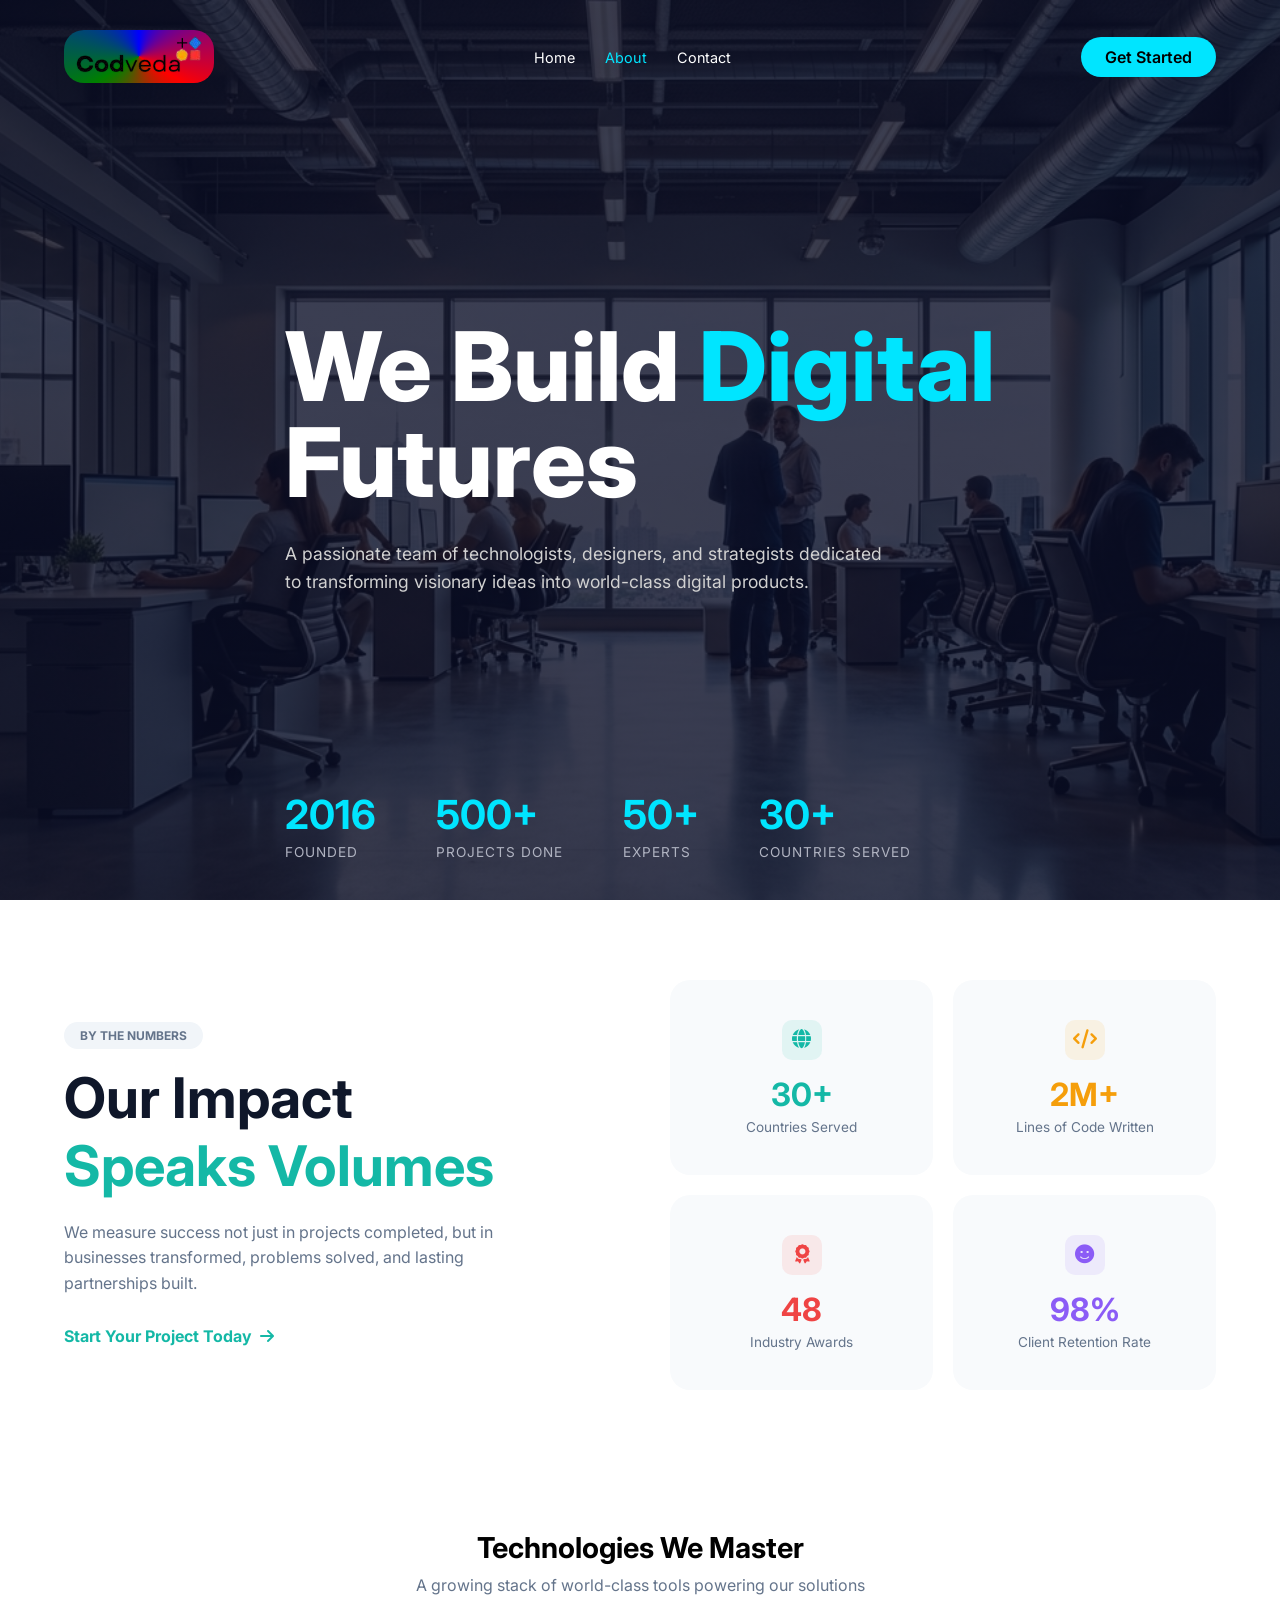
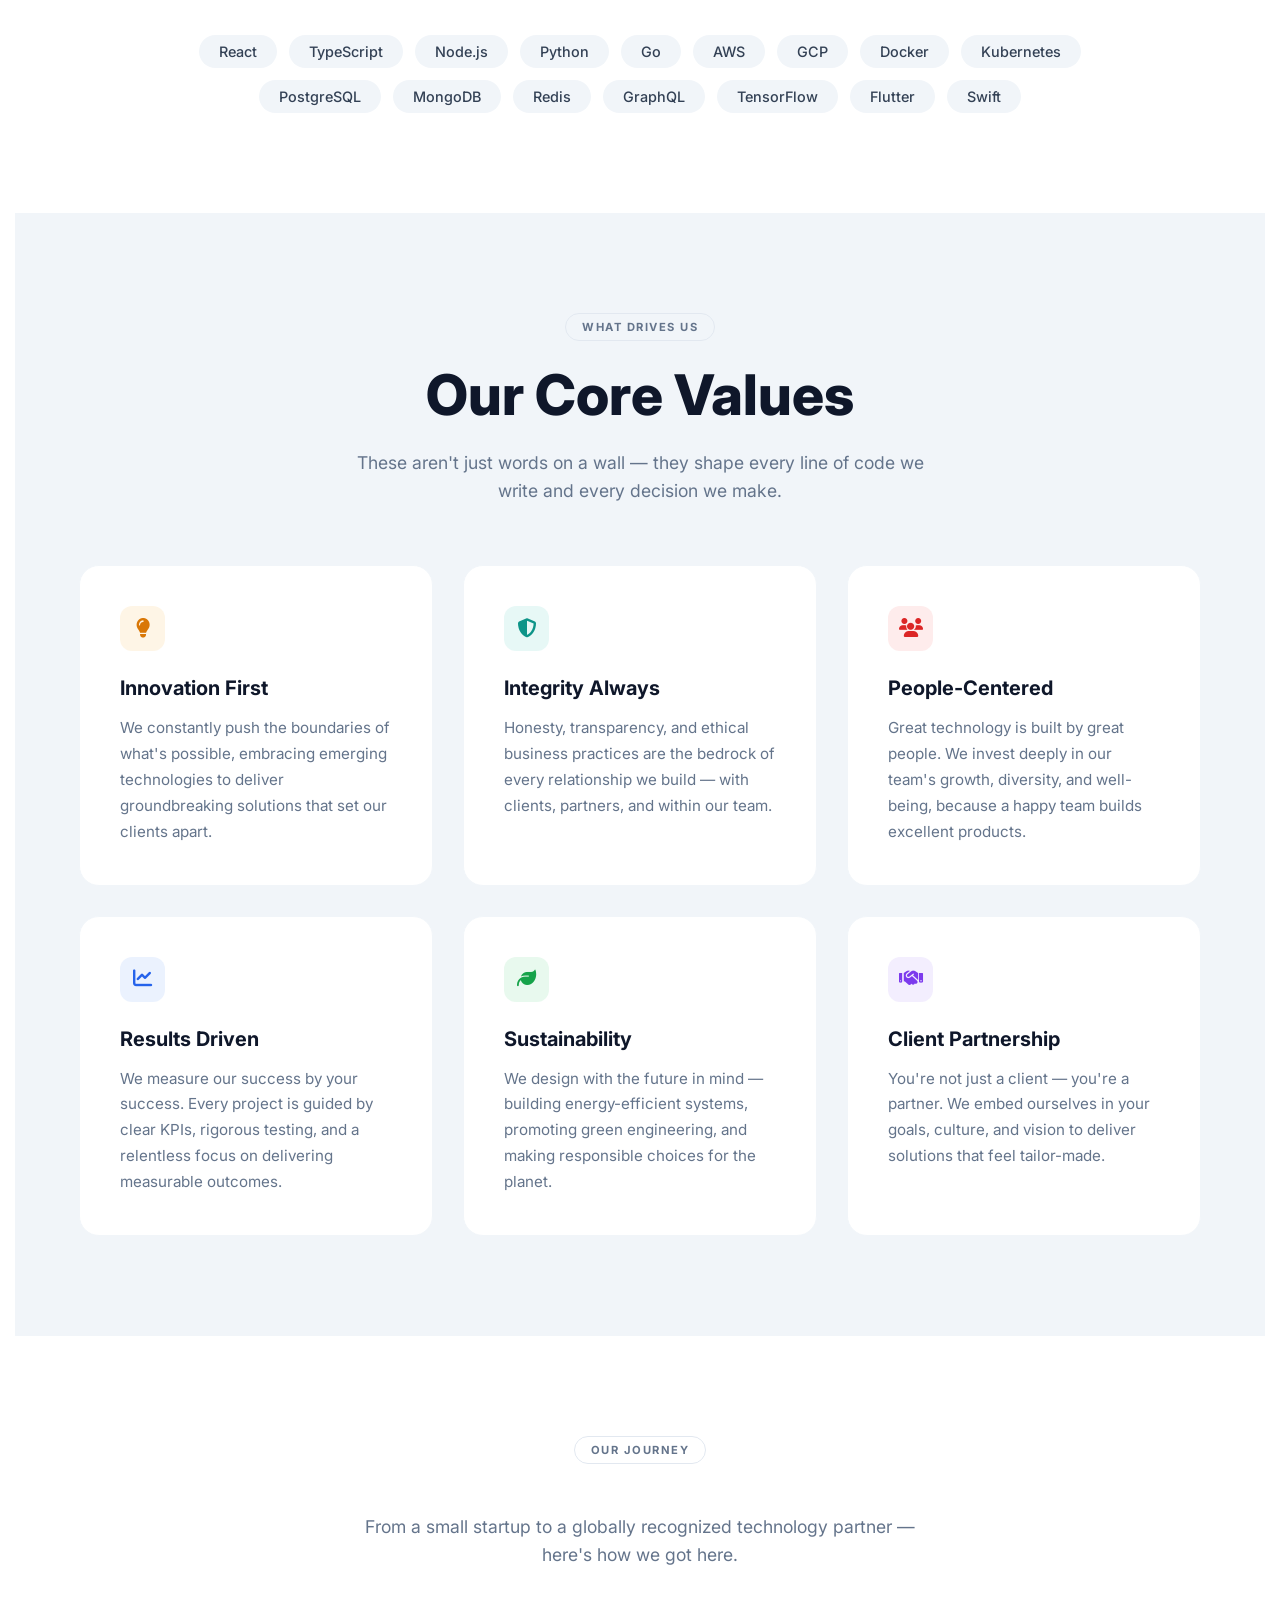
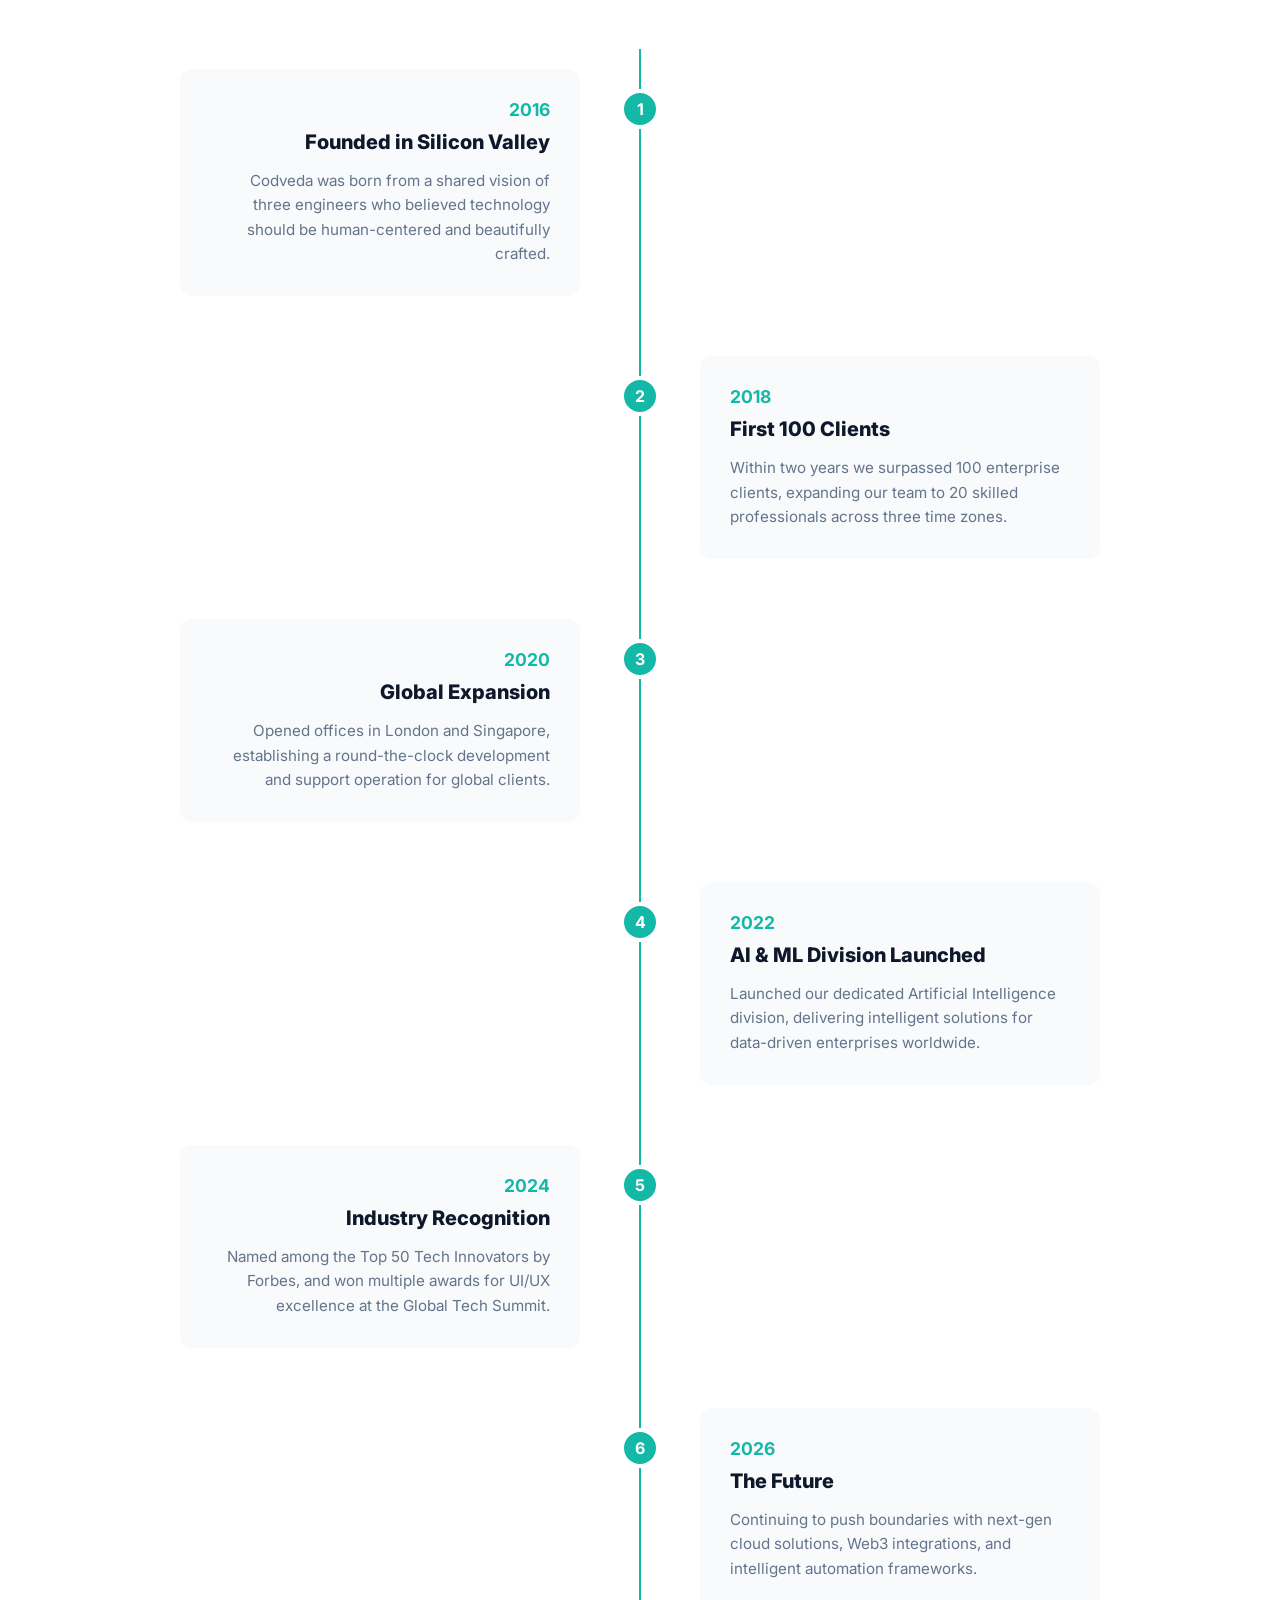
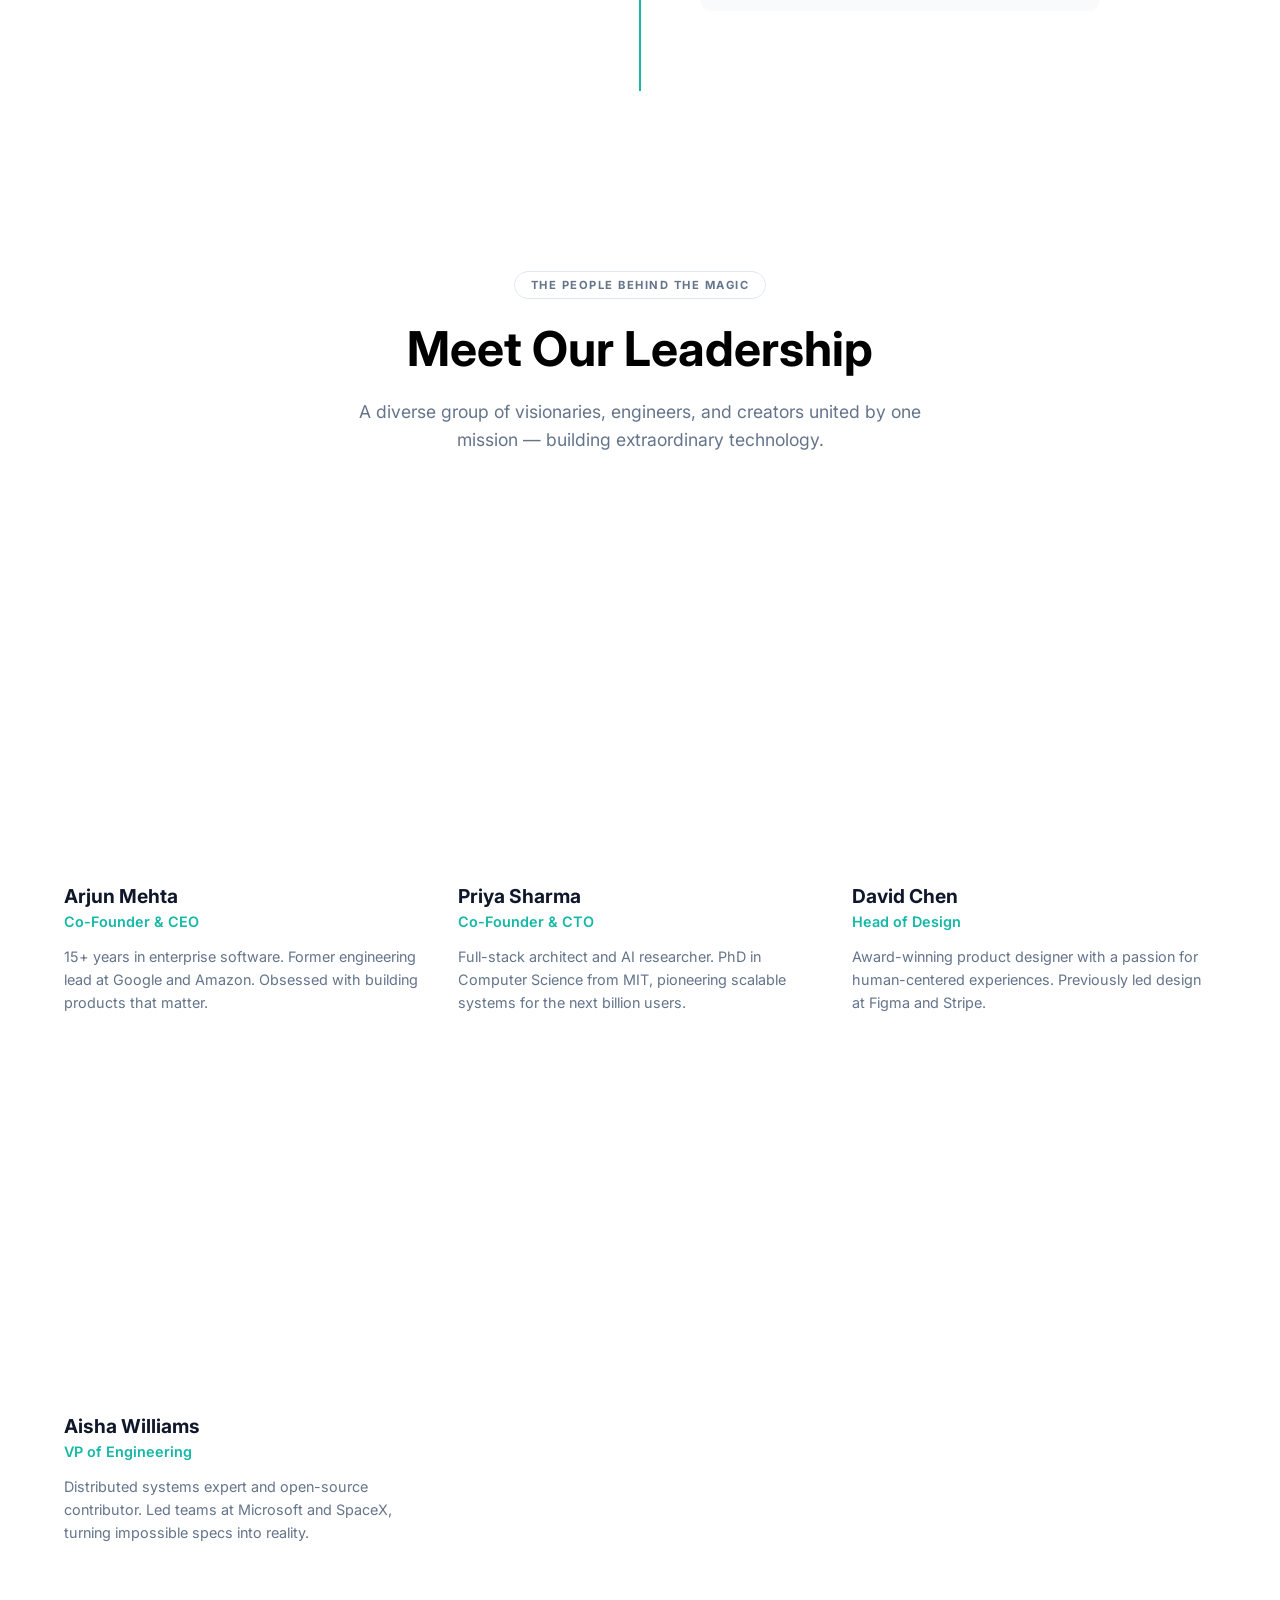
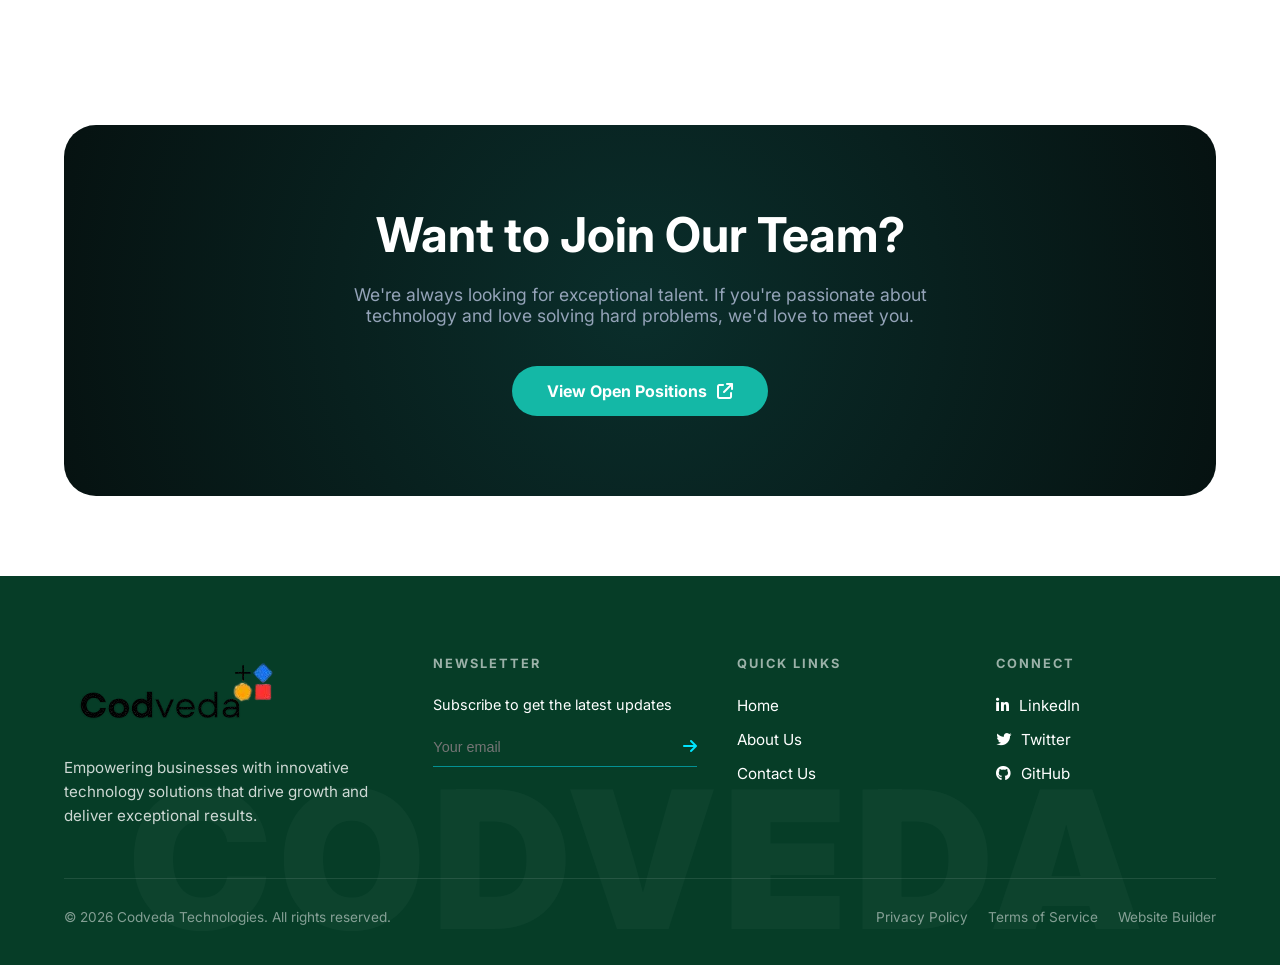
==== commit e95f4114: "Add back to top button in about.html add logic button" ====
--- a/public/about.html
+++ b/public/about.html
@@ -94,6 +94,11 @@
           </div>
         </div>
       </div>
+
+      <!-- Arrow Top Button Logic -->
+      <button id="backToTop" class="back-to-top" aria-label="Back to top">
+        <i class="fa fa-arrow-up"></i>
+      </button>
     </section>
 
     <!-- Impact Section -->
--- a/assets/css/style.css
+++ b/assets/css/style.css
@@ -17,6 +17,7 @@
 
 html {
   scroll-behavior: smooth;
+  overflow-x: hidden;
 }
 
 body {
@@ -367,6 +368,70 @@
   }
 }
 
+/* Arrow Top Button Logic */
+.back-to-top {
+  position: fixed;
+  bottom: 30px;
+  right: 30px;
+  width: 50px;
+  height: 50px;
+  background-color: #14b8a6; /* Your brand teal */
+  color: white;
+  border: none;
+  border-radius: 50%;
+  cursor: pointer;
+  z-index: 1000;
+  display: flex;
+  align-items: center;
+  justify-content: center;
+  font-size: 1.2rem;
+  box-shadow: 0 4px 15px rgba(0, 0, 0, 0.2);
+
+  /* Smooth Show/Hide Transition */
+  opacity: 0;
+  visibility: hidden;
+  transition: all 0.4s ease-in-out;
+  transform: translateY(20px);
+}
+
+.back-to-top.show {
+  opacity: 1;
+  visibility: visible;
+  transform: translateY(0);
+}
+
+.back-to-top:hover {
+  background-color: #0d9488;
+  transform: scale(1.1);
+}
+
+/* Pulse animation to make it eye-catching */
+.back-to-top.show {
+  animation: pulse 2s infinite;
+}
+
+@keyframes pulse {
+  0% {
+    box-shadow: 0 0 0 0 rgba(20, 184, 166, 0.7);
+  }
+  70% {
+    box-shadow: 0 0 0 15px rgba(20, 184, 166, 0);
+  }
+  100% {
+    box-shadow: 0 0 0 0 rgba(20, 184, 166, 0);
+  }
+}
+
+@media (max-width: 768px) {
+  .back-to-top {
+    bottom: 20px;
+    right: 20px;
+    width: 40px;
+    height: 40px;
+    font-size: 1rem;
+  }
+}
+
 /*  About Codveda  Section  */
 
 .info-section {
